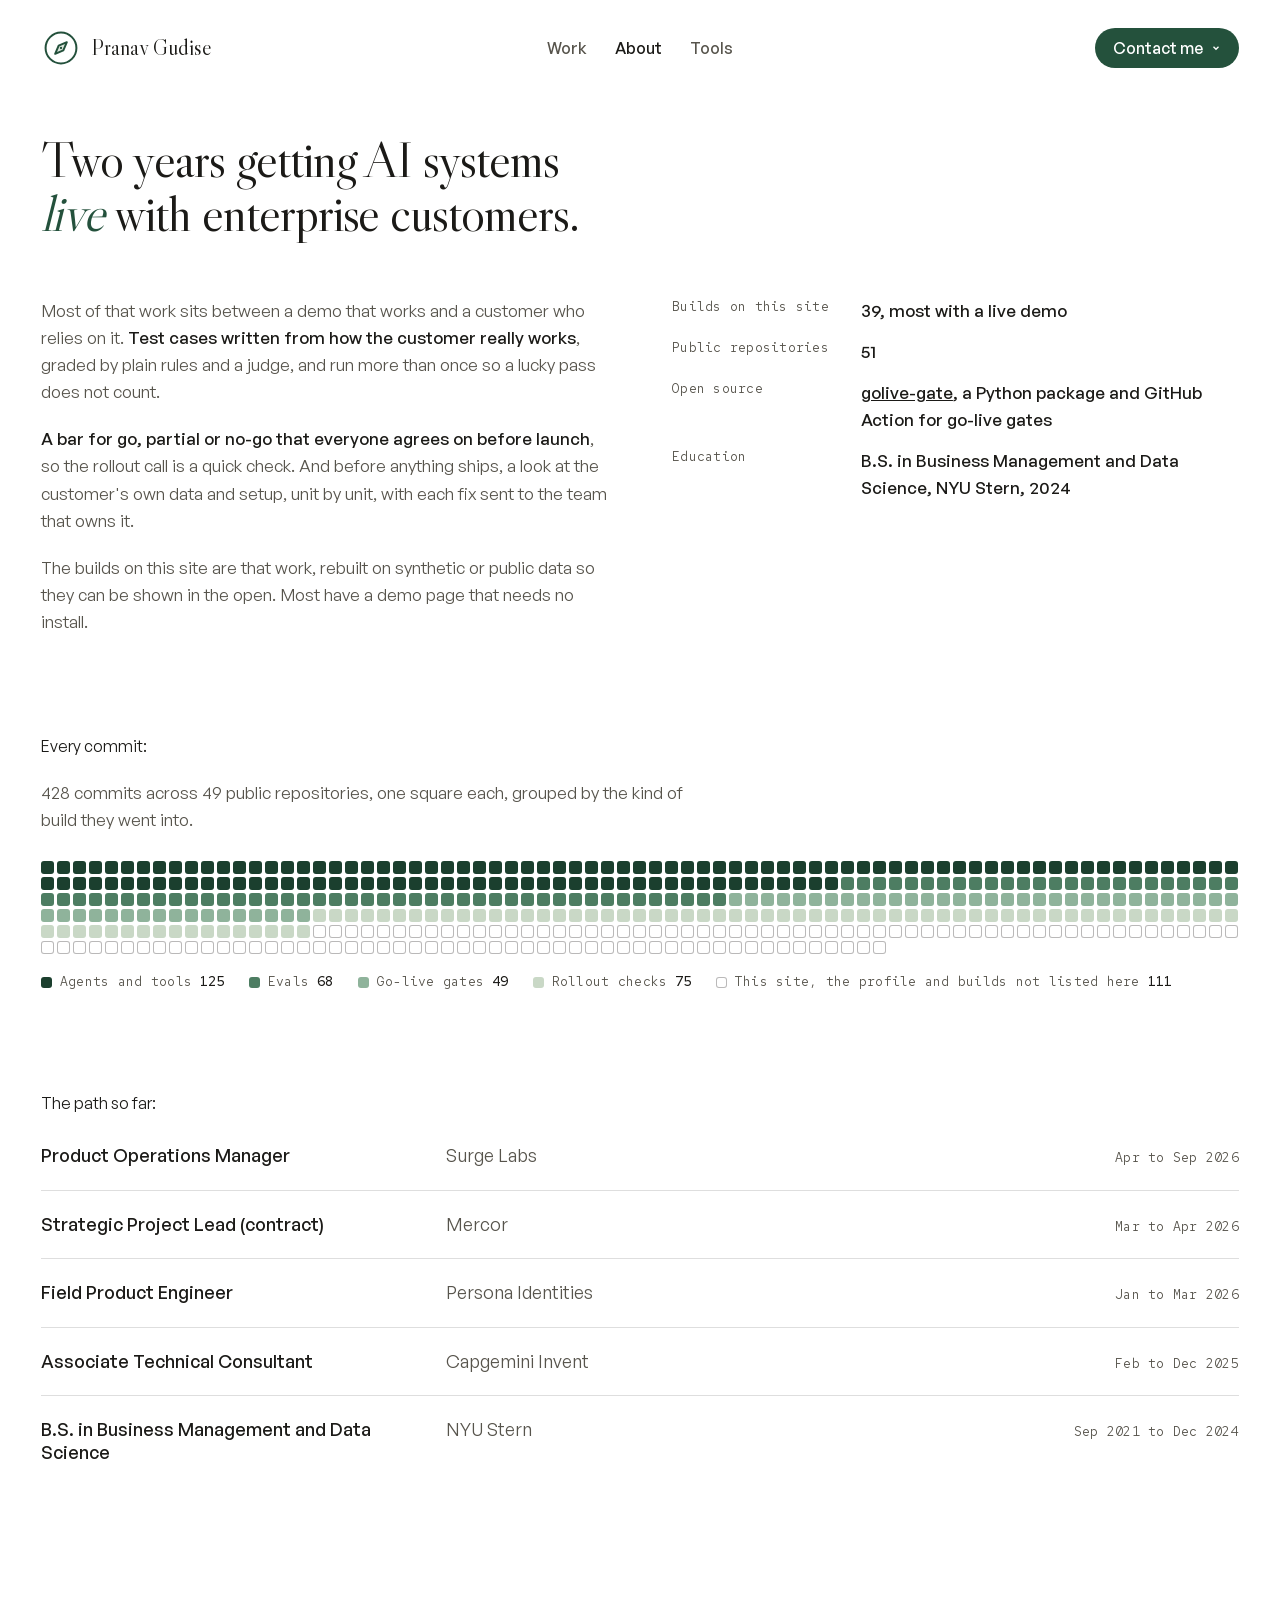
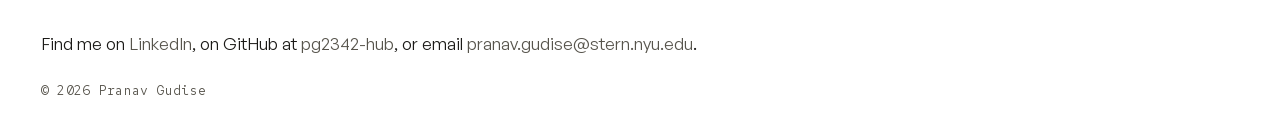
==== about/index.html @ 9851760d "Redesign the site: a two-screen homepage with a go-live gate hero and a hover list of selected build" ====
<!doctype html>
<html lang="en">

<head>
<meta charset="utf-8">
<meta name="viewport" content="width=device-width, initial-scale=1, viewport-fit=cover">
<title>About Pranav Gudise</title>
<meta name="description" content="Pranav Gudise gets AI agents live with enterprise customers: evals, go-live gates and rollout checks.">
<link rel="canonical" href="https://pranavgudise.dev/about/">
<link rel="icon" href="../favicon.svg" type="image/svg+xml">
<meta name="theme-color" content="#ffffff">
<!-- fonts -->
<link rel="preload" href="../fonts/libre-caslon-display-400-latin.woff2" as="font" type="font/woff2" crossorigin>
<link rel="stylesheet" href="../fonts/fonts.css">
<style>
/* General Sans, ITF Free Font License (fontshare.com): official files, unmodified, self-hosted */
@font-face { font-family: "General Sans"; src: url("../fonts/general-sans-400.woff2") format("woff2"); font-weight: 400; font-style: normal; font-display: swap; }
@font-face { font-family: "General Sans"; src: url("../fonts/general-sans-500.woff2") format("woff2"); font-weight: 500; font-style: normal; font-display: swap; }
@font-face { font-family: "General Sans"; src: url("../fonts/general-sans-600.woff2") format("woff2"); font-weight: 600; font-style: normal; font-display: swap; }
</style>
<script>try{if(sessionStorage.getItem("sw")==="1"){document.documentElement.classList.add("sw-arrive");sessionStorage.removeItem("sw")}}catch(e){}</script>
<link rel="stylesheet" href="../site.css">
<link rel="stylesheet" href="../site2.css">

</head>
<body>
<a class="skip" href="#main">Skip to content</a>
<header class="top">
  <div class="wrap">
    <a class="brand" href="../"><svg class="mark" viewBox="0 0 24 24" aria-hidden="true"><circle cx="12" cy="12" r="9.25"/><g class="mark__needle"><path class="mark__fill" d="M15.5 8.5 L 13.4 13.4 L 8.5 15.5 L 10.6 10.6 Z"/></g><circle class="mark__pin" cx="12" cy="12" r=".7"/></svg><span class="brand__name">Pranav Gudise</span></a>
    <nav class="nav" aria-label="Pages"><a href="../builds/">Work</a><a href="../about/" aria-current="page">About</a><a href="../tools/">Tools</a></nav>
    <div class="top__end">
    <div class="contact" id="contact-menu-wrap"><button class="pill contact__btn" type="button" aria-expanded="false" aria-controls="contact-menu">Contact me <svg viewBox="0 0 12 12" aria-hidden="true"><path d="M3 4.5 6 7.5 9 4.5"/></svg></button><div class="contact__menu" id="contact-menu"><div class="contact__list"><a href="https://www.linkedin.com/in/pranav-gudise/">LinkedIn <span>Message me</span></a><a href="../pranav-gudise-cv.pdf">CV <span>PDF</span></a></div></div></div>
    </div>
  </div>
</header>
<main id="main">
  <section class="ab">
    <div class="wrap">
      <h1 class="ab__lead">Two years getting AI systems <em>live</em> with enterprise customers.</h1>
      <div class="ab__cols">
        <div class="ab__text">
          <p>Most of that work sits between a demo that works and a customer who relies on it. <b>Test cases written from how the customer really works</b>, graded by plain rules and a judge, and run more than once so a lucky pass does not count.</p>
          <p><b>A bar for go, partial or no-go that everyone agrees on before launch</b>, so the rollout call is a quick check. And before anything ships, a look at the customer's own data and setup, unit by unit, with each fix sent to the team that owns it.</p>
          <p>The builds on this site are that work, rebuilt on synthetic or public data so they can be shown in the open. Most have a demo page that needs no install.</p>
        </div>
        <dl class="facts">
          <dt>Builds on this site</dt><dd><span data-count="total">39</span>, most with a live demo</dd>
          <dt>Public repositories</dt><dd>51</dd>
          <dt>Open source</dt><dd><a href="../tools/">golive-gate</a>, a Python package and GitHub Action for go-live gates</dd>
          <dt>Education</dt><dd>B.S. in Business Management and Data Science, NYU Stern, 2024</dd>
        </dl>
      </div>
      <div class="commits" aria-labelledby="cm-h">
        <h2 class="label" id="cm-h">Every commit</h2>
        <p class="commits__intro">428 commits across 49 public repositories, one square each, grouped by the kind of build they went into.</p>
        <div class="wall" role="img" aria-label="428 commits: Agents and tools 125, Evals 68, Go-live gates 49, Rollout checks 75, This site, the profile and builds not listed here 111."><i data-k="agents" title="Visual Context Extractor"></i><i data-k="agents" title="Visual Context Extractor"></i><i data-k="agents" title="Visual Context Extractor"></i><i data-k="agents" title="Visual Context Extractor"></i><i data-k="agents" title="Visual Context Extractor"></i><i data-k="agents" title="Visual Context Extractor"></i><i data-k="agents" title="Visual Context Extractor"></i><i data-k="agents" title="Visual Context Extractor"></i><i data-k="agents" title="Visual Context Extractor"></i><i data-k="agents" title="Visual Context Extractor"></i><i data-k="agents" title="Visual Context Extractor"></i><i data-k="agents" title="Visual Context Extractor"></i><i data-k="agents" title="Visual Context Extractor"></i><i data-k="agents" title="Visual Context Extractor"></i><i data-k="agents" title="Visual Context Extractor"></i><i data-k="agents" title="Visual Context Extractor"></i><i data-k="agents" title="Visual Context Extractor"></i><i data-k="agents" title="Visual Context Extractor"></i><i data-k="agents" title="Visual Context Extractor"></i><i data-k="agents" title="Visual Context Extractor"></i><i data-k="agents" title="Visual Context Extractor"></i><i data-k="agents" title="Visual Context Extractor"></i><i data-k="agents" title="Visual Context Extractor"></i><i data-k="agents" title="Visual Context Extractor"></i><i data-k="agents" title="Visual Context Extractor"></i><i data-k="agents" title="Visual Context Extractor"></i><i data-k="agents" title="Visual Context Extractor"></i><i data-k="agents" title="Visual Context Extractor"></i><i data-k="agents" title="Visual Context Extractor"></i><i data-k="agents" title="Visual Context Extractor"></i><i data-k="agents" title="Visual Context Extractor"></i><i data-k="agents" title="Freight appointment agent"></i><i data-k="agents" title="Freight appointment agent"></i><i data-k="agents" title="Freight appointment agent"></i><i data-k="agents" title="Freight appointment agent"></i><i data-k="agents" title="Freight appointment agent"></i><i data-k="agents" title="Freight appointment agent"></i><i data-k="agents" title="Freight appointment agent"></i><i data-k="agents" title="Freight appointment agent"></i><i data-k="agents" title="Freight appointment agent"></i><i data-k="agents" title="Freight appointment agent"></i><i data-k="agents" title="Freight appointment agent"></i><i data-k="agents" title="Freight appointment agent"></i><i data-k="agents" title="Freight appointment agent"></i><i data-k="agents" title="Freight appointment agent"></i><i data-k="agents" title="Freight appointment agent"></i><i data-k="agents" title="Freight appointment agent"></i><i data-k="agents" title="Freight appointment agent"></i><i data-k="agents" title="Freight appointment agent"></i><i data-k="agents" title="Freight appointment agent"></i><i data-k="agents" title="Clinic voice agent"></i><i data-k="agents" title="Clinic voice agent"></i><i data-k="agents" title="Clinic voice agent"></i><i data-k="agents" title="Clinic voice agent"></i><i data-k="agents" title="Clinic voice agent"></i><i data-k="agents" title="Clinic voice agent"></i><i data-k="agents" title="Clinic voice agent"></i><i data-k="agents" title="Clinic voice agent"></i><i data-k="agents" title="Clinic voice agent"></i><i data-k="agents" title="Clinic voice agent"></i><i data-k="agents" title="Clinic voice agent"></i><i data-k="agents" title="Clinic voice agent"></i><i data-k="agents" title="Clinic voice agent"></i><i data-k="agents" title="Clinic voice agent"></i><i data-k="agents" title="Clinic voice agent"></i><i data-k="agents" title="Clinic voice agent"></i><i data-k="agents" title="Watchlist hit reviewer"></i><i data-k="agents" title="Watchlist hit reviewer"></i><i data-k="agents" title="Watchlist hit reviewer"></i><i data-k="agents" title="Watchlist hit reviewer"></i><i data-k="agents" title="Watchlist hit reviewer"></i><i data-k="agents" title="Watchlist hit reviewer"></i><i data-k="agents" title="Watchlist hit reviewer"></i><i data-k="agents" title="Watchlist hit reviewer"></i><i data-k="agents" title="Watchlist hit reviewer"></i><i data-k="agents" title="Watchlist hit reviewer"></i><i data-k="agents" title="Watchlist hit reviewer"></i><i data-k="agents" title="Watchlist hit reviewer"></i><i data-k="agents" title="Watchlist hit reviewer"></i><i data-k="agents" title="Order intake agent"></i><i data-k="agents" title="Order intake agent"></i><i data-k="agents" title="Order intake agent"></i><i data-k="agents" title="Order intake agent"></i><i data-k="agents" title="Order intake agent"></i><i data-k="agents" title="Order intake agent"></i><i data-k="agents" title="Order intake agent"></i><i data-k="agents" title="Order intake agent"></i><i data-k="agents" title="Order intake agent"></i><i data-k="agents" title="Order intake agent"></i><i data-k="agents" title="Order intake agent"></i><i data-k="agents" title="Order intake agent"></i><i data-k="agents" title="Page change agent"></i><i data-k="agents" title="Page change agent"></i><i data-k="agents" title="Page change agent"></i><i data-k="agents" title="Page change agent"></i><i data-k="agents" title="Page change agent"></i><i data-k="agents" title="Page change agent"></i><i data-k="agents" title="Page change agent"></i><i data-k="agents" title="Page change agent"></i><i data-k="agents" title="Page change agent"></i><i data-k="agents" title="Page change agent"></i><i data-k="agents" title="Page change agent"></i><i data-k="agents" title="Lease issues list"></i><i data-k="agents" title="Lease issues list"></i><i data-k="agents" title="Lease issues list"></i><i data-k="agents" title="Lease issues list"></i><i data-k="agents" title="Lease issues list"></i><i data-k="agents" title="Lease issues list"></i><i data-k="agents" title="Lease issues list"></i><i data-k="agents" title="Lease issues list"></i><i data-k="agents" title="Lease issues list"></i><i data-k="agents" title="Lease issues list"></i><i data-k="agents" title="Lease issues list"></i><i data-k="agents" title="Prompt to quote"></i><i data-k="agents" title="Prompt to quote"></i><i data-k="agents" title="Prompt to quote"></i><i data-k="agents" title="Prompt to quote"></i><i data-k="agents" title="Prompt to quote"></i><i data-k="agents" title="Prompt to quote"></i><i data-k="agents" title="Text reorder agent"></i><i data-k="agents" title="Text reorder agent"></i><i data-k="agents" title="Text reorder agent"></i><i data-k="agents" title="Text reorder agent"></i><i data-k="agents" title="Text reorder agent"></i><i data-k="agents" title="Intake to PO agent"></i><i data-k="evals" title="Complaint signal detector"></i><i data-k="evals" title="Complaint signal detector"></i><i data-k="evals" title="Complaint signal detector"></i><i data-k="evals" title="Complaint signal detector"></i><i data-k="evals" title="Complaint signal detector"></i><i data-k="evals" title="Complaint signal detector"></i><i data-k="evals" title="Complaint signal detector"></i><i data-k="evals" title="Complaint signal detector"></i><i data-k="evals" title="Complaint signal detector"></i><i data-k="evals" title="Complaint signal detector"></i><i data-k="evals" title="Complaint signal detector"></i><i data-k="evals" title="Complaint signal detector"></i><i data-k="evals" title="Complaint signal detector"></i><i data-k="evals" title="Complaint signal detector"></i><i data-k="evals" title="Complaint signal detector"></i><i data-k="evals" title="Notice simulator"></i><i data-k="evals" title="Notice simulator"></i><i data-k="evals" title="Notice simulator"></i><i data-k="evals" title="Notice simulator"></i><i data-k="evals" title="Notice simulator"></i><i data-k="evals" title="Notice simulator"></i><i data-k="evals" title="Notice simulator"></i><i data-k="evals" title="Notice simulator"></i><i data-k="evals" title="Notice simulator"></i><i data-k="evals" title="Attack path readout"></i><i data-k="evals" title="Attack path readout"></i><i data-k="evals" title="Attack path readout"></i><i data-k="evals" title="Attack path readout"></i><i data-k="evals" title="Attack path readout"></i><i data-k="evals" title="Attack path readout"></i><i data-k="evals" title="Attack path readout"></i><i data-k="evals" title="Attack path readout"></i><i data-k="evals" title="Voice agent bake-off"></i><i data-k="evals" title="Voice agent bake-off"></i><i data-k="evals" title="Voice agent bake-off"></i><i data-k="evals" title="Voice agent bake-off"></i><i data-k="evals" title="Voice agent bake-off"></i><i data-k="evals" title="Voice agent bake-off"></i><i data-k="evals" title="Contract memory harness"></i><i data-k="evals" title="Contract memory harness"></i><i data-k="evals" title="Contract memory harness"></i><i data-k="evals" title="Contract memory harness"></i><i data-k="evals" title="Contract memory harness"></i><i data-k="evals" title="Contract memory harness"></i><i data-k="evals" title="Agent cold-start study"></i><i data-k="evals" title="Agent cold-start study"></i><i data-k="evals" title="Agent cold-start study"></i><i data-k="evals" title="Agent cold-start study"></i><i data-k="evals" title="Agent cold-start study"></i><i data-k="evals" title="Ticket routing eval"></i><i data-k="evals" title="Ticket routing eval"></i><i data-k="evals" title="Ticket routing eval"></i><i data-k="evals" title="Ticket routing eval"></i><i data-k="evals" title="Ticket routing eval"></i><i data-k="evals" title="Appointment agent eval"></i><i data-k="evals" title="Appointment agent eval"></i><i data-k="evals" title="Appointment agent eval"></i><i data-k="evals" title="Appointment agent eval"></i><i data-k="evals" title="Appointment agent eval"></i><i data-k="evals" title="Booking eval harness"></i><i data-k="evals" title="Booking eval harness"></i><i data-k="evals" title="Booking eval harness"></i><i data-k="evals" title="Booking eval harness"></i><i data-k="evals" title="Booking eval harness"></i><i data-k="evals" title="Home sale file pre-review"></i><i data-k="evals" title="Home sale file pre-review"></i><i data-k="evals" title="Sales coach moment test"></i><i data-k="evals" title="Sales coach moment test"></i><i data-k="go-live-gates" title="golive-gate"></i><i data-k="go-live-gates" title="golive-gate"></i><i data-k="go-live-gates" title="golive-gate"></i><i data-k="go-live-gates" title="golive-gate"></i><i data-k="go-live-gates" title="golive-gate"></i><i data-k="go-live-gates" title="golive-gate"></i><i data-k="go-live-gates" title="golive-gate"></i><i data-k="go-live-gates" title="golive-gate"></i><i data-k="go-live-gates" title="golive-gate"></i><i data-k="go-live-gates" title="golive-gate"></i><i data-k="go-live-gates" title="golive-gate"></i><i data-k="go-live-gates" title="golive-gate"></i><i data-k="go-live-gates" title="golive-gate"></i><i data-k="go-live-gates" title="golive-gate"></i><i data-k="go-live-gates" title="golive-gate"></i><i data-k="go-live-gates" title="golive-gate"></i><i data-k="go-live-gates" title="Sourced memo gate"></i><i data-k="go-live-gates" title="Sourced memo gate"></i><i data-k="go-live-gates" title="Sourced memo gate"></i><i data-k="go-live-gates" title="Sourced memo gate"></i><i data-k="go-live-gates" title="Sourced memo gate"></i><i data-k="go-live-gates" title="Sourced memo gate"></i><i data-k="go-live-gates" title="Sourced memo gate"></i><i data-k="go-live-gates" title="Sourced memo gate"></i><i data-k="go-live-gates" title="Sourced memo gate"></i><i data-k="go-live-gates" title="Sourced memo gate"></i><i data-k="go-live-gates" title="Sourced memo gate"></i><i data-k="go-live-gates" title="Sourced memo gate"></i><i data-k="go-live-gates" title="Sourced memo gate"></i><i data-k="go-live-gates" title="Sourced memo gate"></i><i data-k="go-live-gates" title="Sourced memo gate"></i><i data-k="go-live-gates" title="Outbound auto-send gate"></i><i data-k="go-live-gates" title="Outbound auto-send gate"></i><i data-k="go-live-gates" title="Outbound auto-send gate"></i><i data-k="go-live-gates" title="Outbound auto-send gate"></i><i data-k="go-live-gates" title="Outbound auto-send gate"></i><i data-k="go-live-gates" title="Outbound auto-send gate"></i><i data-k="go-live-gates" title="Outbound auto-send gate"></i><i data-k="go-live-gates" title="Outbound auto-send gate"></i><i data-k="go-live-gates" title="Outbound auto-send gate"></i><i data-k="go-live-gates" title="Outbound auto-send gate"></i><i data-k="go-live-gates" title="Front desk call gate"></i><i data-k="go-live-gates" title="Front desk call gate"></i><i data-k="go-live-gates" title="Front desk call gate"></i><i data-k="go-live-gates" title="Front desk call gate"></i><i data-k="go-live-gates" title="Front desk call gate"></i><i data-k="go-live-gates" title="Front desk call gate"></i><i data-k="go-live-gates" title="Front desk call gate"></i><i data-k="go-live-gates" title="Front desk call gate"></i><i data-k="rollout-readiness" title="Robot cabling gate"></i><i data-k="rollout-readiness" title="Robot cabling gate"></i><i data-k="rollout-readiness" title="Robot cabling gate"></i><i data-k="rollout-readiness" title="Robot cabling gate"></i><i data-k="rollout-readiness" title="Robot cabling gate"></i><i data-k="rollout-readiness" title="Robot cabling gate"></i><i data-k="rollout-readiness" title="Robot cabling gate"></i><i data-k="rollout-readiness" title="Robot cabling gate"></i><i data-k="rollout-readiness" title="Robot cabling gate"></i><i data-k="rollout-readiness" title="Robot cabling gate"></i><i data-k="rollout-readiness" title="Migration cutover gate"></i><i data-k="rollout-readiness" title="Migration cutover gate"></i><i data-k="rollout-readiness" title="Migration cutover gate"></i><i data-k="rollout-readiness" title="Migration cutover gate"></i><i data-k="rollout-readiness" title="Migration cutover gate"></i><i data-k="rollout-readiness" title="Migration cutover gate"></i><i data-k="rollout-readiness" title="Migration cutover gate"></i><i data-k="rollout-readiness" title="Migration cutover gate"></i><i data-k="rollout-readiness" title="Migration cutover gate"></i><i data-k="rollout-readiness" title="Partner deliverable QA"></i><i data-k="rollout-readiness" title="Partner deliverable QA"></i><i data-k="rollout-readiness" title="Partner deliverable QA"></i><i data-k="rollout-readiness" title="Partner deliverable QA"></i><i data-k="rollout-readiness" title="Partner deliverable QA"></i><i data-k="rollout-readiness" title="Partner deliverable QA"></i><i data-k="rollout-readiness" title="Carrier sourcing scorecard"></i><i data-k="rollout-readiness" title="Carrier sourcing scorecard"></i><i data-k="rollout-readiness" title="Carrier sourcing scorecard"></i><i data-k="rollout-readiness" title="Carrier sourcing scorecard"></i><i data-k="rollout-readiness" title="Carrier sourcing scorecard"></i><i data-k="rollout-readiness" title="Carrier sourcing scorecard"></i><i data-k="rollout-readiness" title="Go-live readiness check"></i><i data-k="rollout-readiness" title="Go-live readiness check"></i><i data-k="rollout-readiness" title="Go-live readiness check"></i><i data-k="rollout-readiness" title="Go-live readiness check"></i><i data-k="rollout-readiness" title="Go-live readiness check"></i><i data-k="rollout-readiness" title="Go-live readiness check"></i><i data-k="rollout-readiness" title="Contract obligation tracker"></i><i data-k="rollout-readiness" title="Contract obligation tracker"></i><i data-k="rollout-readiness" title="Contract obligation tracker"></i><i data-k="rollout-readiness" title="Contract obligation tracker"></i><i data-k="rollout-readiness" title="Contract obligation tracker"></i><i data-k="rollout-readiness" title="Interview stall monitor"></i><i data-k="rollout-readiness" title="Interview stall monitor"></i><i data-k="rollout-readiness" title="Interview stall monitor"></i><i data-k="rollout-readiness" title="Interview stall monitor"></i><i data-k="rollout-readiness" title="Interview stall monitor"></i><i data-k="rollout-readiness" title="Capital account tie-out"></i><i data-k="rollout-readiness" title="Capital account tie-out"></i><i data-k="rollout-readiness" title="Capital account tie-out"></i><i data-k="rollout-readiness" title="Capital account tie-out"></i><i data-k="rollout-readiness" title="Capital account tie-out"></i><i data-k="rollout-readiness" title="Margin bridge tie-out"></i><i data-k="rollout-readiness" title="Margin bridge tie-out"></i><i data-k="rollout-readiness" title="Margin bridge tie-out"></i><i data-k="rollout-readiness" title="Margin bridge tie-out"></i><i data-k="rollout-readiness" title="Margin bridge tie-out"></i><i data-k="rollout-readiness" title="API integration checker"></i><i data-k="rollout-readiness" title="API integration checker"></i><i data-k="rollout-readiness" title="API integration checker"></i><i data-k="rollout-readiness" title="API integration checker"></i><i data-k="rollout-readiness" title="Sales tax return checks"></i><i data-k="rollout-readiness" title="Sales tax return checks"></i><i data-k="rollout-readiness" title="Sales tax return checks"></i><i data-k="rollout-readiness" title="Sales tax return checks"></i><i data-k="rollout-readiness" title="AP auto-forward gate"></i><i data-k="rollout-readiness" title="AP auto-forward gate"></i><i data-k="rollout-readiness" title="AP auto-forward gate"></i><i data-k="rollout-readiness" title="AP auto-forward gate"></i><i data-k="rollout-readiness" title="Carrier onboarding checks"></i><i data-k="rollout-readiness" title="Carrier onboarding checks"></i><i data-k="rollout-readiness" title="Carrier onboarding checks"></i><i data-k="rollout-readiness" title="Scenario coverage map"></i><i data-k="rollout-readiness" title="Scenario coverage map"></i><i data-k="rollout-readiness" title="Scenario coverage map"></i><i data-k="other" title="pg2342-hub.github.io"></i><i data-k="other" title="pg2342-hub.github.io"></i><i data-k="other" title="pg2342-hub.github.io"></i><i data-k="other" title="pg2342-hub.github.io"></i><i data-k="other" title="pg2342-hub.github.io"></i><i data-k="other" title="pg2342-hub.github.io"></i><i data-k="other" title="pg2342-hub.github.io"></i><i data-k="other" title="pg2342-hub.github.io"></i><i data-k="other" title="pg2342-hub.github.io"></i><i data-k="other" title="pg2342-hub.github.io"></i><i data-k="other" title="pg2342-hub.github.io"></i><i data-k="other" title="pg2342-hub.github.io"></i><i data-k="other" title="pg2342-hub.github.io"></i><i data-k="other" title="pg2342-hub.github.io"></i><i data-k="other" title="pg2342-hub.github.io"></i><i data-k="other" title="pg2342-hub.github.io"></i><i data-k="other" title="pg2342-hub.github.io"></i><i data-k="other" title="pg2342-hub.github.io"></i><i data-k="other" title="pg2342-hub.github.io"></i><i data-k="other" title="pg2342-hub.github.io"></i><i data-k="other" title="pg2342-hub.github.io"></i><i data-k="other" title="pg2342-hub.github.io"></i><i data-k="other" title="pg2342-hub.github.io"></i><i data-k="other" title="pg2342-hub.github.io"></i><i data-k="other" title="pg2342-hub.github.io"></i><i data-k="other" title="pg2342-hub.github.io"></i><i data-k="other" title="pg2342-hub.github.io"></i><i data-k="other" title="pg2342-hub.github.io"></i><i data-k="other" title="pg2342-hub.github.io"></i><i data-k="other" title="pg2342-hub.github.io"></i><i data-k="other" title="pg2342-hub.github.io"></i><i data-k="other" title="pg2342-hub.github.io"></i><i data-k="other" title="pg2342-hub.github.io"></i><i data-k="other" title="pg2342-hub.github.io"></i><i data-k="other" title="pg2342-hub.github.io"></i><i data-k="other" title="pg2342-hub.github.io"></i><i data-k="other" title="pg2342-hub"></i><i data-k="other" title="pg2342-hub"></i><i data-k="other" title="pg2342-hub"></i><i data-k="other" title="pg2342-hub"></i><i data-k="other" title="pg2342-hub"></i><i data-k="other" title="pg2342-hub"></i><i data-k="other" title="pg2342-hub"></i><i data-k="other" title="pg2342-hub"></i><i data-k="other" title="pg2342-hub"></i><i data-k="other" title="pg2342-hub"></i><i data-k="other" title="pg2342-hub"></i><i data-k="other" title="pg2342-hub"></i><i data-k="other" title="pg2342-hub"></i><i data-k="other" title="pg2342-hub"></i><i data-k="other" title="pg2342-hub"></i><i data-k="other" title="pg2342-hub"></i><i data-k="other" title="pg2342-hub"></i><i data-k="other" title="pg2342-hub"></i><i data-k="other" title="pg2342-hub"></i><i data-k="other" title="pg2342-hub"></i><i data-k="other" title="pg2342-hub"></i><i data-k="other" title="pg2342-hub"></i><i data-k="other" title="pg2342-hub"></i><i data-k="other" title="pg2342-hub"></i><i data-k="other" title="pg2342-hub"></i><i data-k="other" title="pg2342-hub"></i><i data-k="other" title="pg2342-hub"></i><i data-k="other" title="pg2342-hub"></i><i data-k="other" title="pg2342-hub"></i><i data-k="other" title="pg2342-hub"></i><i data-k="other" title="pg2342-hub"></i><i data-k="other" title="pg2342-hub"></i><i data-k="other" title="pg2342-hub"></i><i data-k="other" title="pg2342-hub"></i><i data-k="other" title="prebill-chart-check"></i><i data-k="other" title="prebill-chart-check"></i><i data-k="other" title="prebill-chart-check"></i><i data-k="other" title="prebill-chart-check"></i><i data-k="other" title="prebill-chart-check"></i><i data-k="other" title="prebill-chart-check"></i><i data-k="other" title="prebill-chart-check"></i><i data-k="other" title="prebill-chart-check"></i><i data-k="other" title="prebill-chart-check"></i><i data-k="other" title="prebill-chart-check"></i><i data-k="other" title="prebill-chart-check"></i><i data-k="other" title="evidence-tracer"></i><i data-k="other" title="evidence-tracer"></i><i data-k="other" title="evidence-tracer"></i><i data-k="other" title="evidence-tracer"></i><i data-k="other" title="evidence-tracer"></i><i data-k="other" title="evidence-tracer"></i><i data-k="other" title="evidence-tracer"></i><i data-k="other" title="evidence-tracer"></i><i data-k="other" title="evidence-tracer"></i><i data-k="other" title="routing-account-review"></i><i data-k="other" title="routing-account-review"></i><i data-k="other" title="routing-account-review"></i><i data-k="other" title="routing-account-review"></i><i data-k="other" title="routing-account-review"></i><i data-k="other" title="routing-account-review"></i><i data-k="other" title="routing-account-review"></i><i data-k="other" title="practice-golive-kit"></i><i data-k="other" title="practice-golive-kit"></i><i data-k="other" title="practice-golive-kit"></i><i data-k="other" title="practice-golive-kit"></i><i data-k="other" title="restaurant-onboarding-monitor"></i><i data-k="other" title="restaurant-onboarding-monitor"></i><i data-k="other" title="restaurant-onboarding-monitor"></i><i data-k="other" title="vapi-to-phonic"></i><i data-k="other" title="vapi-to-phonic"></i><i data-k="other" title="vapi-to-phonic"></i><i data-k="other" title="service-desk-gap-finder"></i><i data-k="other" title="service-desk-gap-finder"></i><i data-k="other" title="variance-commentary-gate"></i><i data-k="other" title="variance-commentary-gate"></i></div>
        <p class="wall__key mono"><span><i data-k="agents"></i>Agents and tools <b>125</b></span><span><i data-k="evals"></i>Evals <b>68</b></span><span><i data-k="go-live-gates"></i>Go-live gates <b>49</b></span><span><i data-k="rollout-readiness"></i>Rollout checks <b>75</b></span><span><i data-k="other"></i>This site, the profile and builds not listed here <b>111</b></span></p>
      </div>
      <div class="ab__path">
        <h2 class="label">The path so far</h2>
        <ul class="roles">
        <li><span>Product Operations Manager</span><span>Surge Labs</span><span>Apr to Sep 2026</span></li>
        <li><span>Strategic Project Lead (contract)</span><span>Mercor</span><span>Mar to Apr 2026</span></li>
        <li><span>Field Product Engineer</span><span>Persona Identities</span><span>Jan to Mar 2026</span></li>
        <li><span>Associate Technical Consultant</span><span>Capgemini Invent</span><span>Feb to Dec 2025</span></li>
        <li><span>B.S. in Business Management and Data Science</span><span>NYU Stern</span><span>Sep 2021 to Dec 2024</span></li>
      </ul>
      </div>
    </div>
  </section>
  <section class="close" id="contact" aria-label="Contact">
    <div class="wrap">
      <p class="findme">Find me on <a href="https://www.linkedin.com/in/pranav-gudise/">LinkedIn</a>, on GitHub at <a href="https://github.com/pg2342-hub">pg2342-hub</a>, or email <a href="mailto:pranav.gudise@stern.nyu.edu">pranav.gudise@stern.nyu.edu</a>.</p>
      <div class="foot"><span class="foot__c">&copy; 2026 Pranav Gudise</span><a class="fm" id="fm" href="https://www.last.fm/" hidden><span class="fm__art"><svg viewBox="0 0 32 32" aria-hidden="true"><circle cx="16" cy="16" r="15" fill="#1b1a17"/><circle cx="16" cy="16" r="10.5" fill="none" stroke="#3a3833" stroke-width=".8"/><circle cx="16" cy="16" r="7" fill="none" stroke="#3a3833" stroke-width=".8"/><circle cx="16" cy="16" r="4.2" fill="#dce6dc"/><circle cx="16" cy="16" r="1" fill="#1b1a17"/></svg></span><span class="fm__txt"><b></b><span></span></span></a></div>
    </div>
  </section>
</main>
<script src="../work/index.js"></script>
<script src="../site.js" defer></script>
</body>
</html>
---- fonts/fonts.css ----
/* Libre Caslon Display and Red Hat Mono: SIL Open Font License, from Google Fonts */
@font-face {
  font-family: "Red Hat Mono";
  font-style: normal;
  font-weight: 400;
  font-display: swap;
  src: url("red-hat-mono-latin-ext.woff2") format("woff2");
  unicode-range: U+0100-02BA, U+02BD-02C5, U+02C7-02CC, U+02CE-02D7, U+02DD-02FF, U+0304, U+0308, U+0329, U+1D00-1DBF, U+1E00-1E9F, U+1EF2-1EFF, U+2020, U+20A0-20AB, U+20AD-20C4, U+2113, U+2C60-2C7F, U+A720-A7FF;
}
@font-face {
  font-family: "Red Hat Mono";
  font-style: normal;
  font-weight: 400;
  font-display: swap;
  src: url("red-hat-mono-latin.woff2") format("woff2");
  unicode-range: U+0000-00FF, U+0131, U+0152-0153, U+02BB-02BC, U+02C6, U+02DA, U+02DC, U+0304, U+0308, U+0329, U+2000-206F, U+20AC, U+2122, U+2191, U+2193, U+2212, U+2215, U+FEFF, U+FFFD;
}
@font-face {
  font-family: "Red Hat Mono";
  font-style: normal;
  font-weight: 500;
  font-display: swap;
  src: url("red-hat-mono-latin-ext.woff2") format("woff2");
  unicode-range: U+0100-02BA, U+02BD-02C5, U+02C7-02CC, U+02CE-02D7, U+02DD-02FF, U+0304, U+0308, U+0329, U+1D00-1DBF, U+1E00-1E9F, U+1EF2-1EFF, U+2020, U+20A0-20AB, U+20AD-20C4, U+2113, U+2C60-2C7F, U+A720-A7FF;
}
@font-face {
  font-family: "Red Hat Mono";
  font-style: normal;
  font-weight: 500;
  font-display: swap;
  src: url("red-hat-mono-latin.woff2") format("woff2");
  unicode-range: U+0000-00FF, U+0131, U+0152-0153, U+02BB-02BC, U+02C6, U+02DA, U+02DC, U+0304, U+0308, U+0329, U+2000-206F, U+20AC, U+2122, U+2191, U+2193, U+2212, U+2215, U+FEFF, U+FFFD;
}
@font-face {
  font-family: "Libre Caslon Display";
  font-style: normal;
  font-weight: 400;
  font-display: swap;
  src: url("libre-caslon-display-400-latin-ext.woff2") format("woff2");
  unicode-range: U+0100-02BA, U+02BD-02C5, U+02C7-02CC, U+02CE-02D7, U+02DD-02FF, U+0304, U+0308, U+0329, U+1D00-1DBF, U+1E00-1E9F, U+1EF2-1EFF, U+2020, U+20A0-20AB, U+20AD-20C4, U+2113, U+2C60-2C7F, U+A720-A7FF;
}
@font-face {
  font-family: "Libre Caslon Display";
  font-style: normal;
  font-weight: 400;
  font-display: swap;
  src: url("libre-caslon-display-400-latin.woff2") format("woff2");
  unicode-range: U+0000-00FF, U+0131, U+0152-0153, U+02BB-02BC, U+02C6, U+02DA, U+02DC, U+0304, U+0308, U+0329, U+2000-206F, U+20AC, U+2122, U+2191, U+2193, U+2212, U+2215, U+FEFF, U+FFFD;
}
---- site.css ----
/* Layout borrows bradleyziffer.com (2026-11-23); colours and type are Pranav's own: white page, evergreen accent, Libre Caslon Display, General Sans, Red Hat Mono. */
:root {
  --paper: #ffffff;
  --ink: #1b1a17;
  --ink-2: #57544c;
  --rule: rgb(27 26 23 / .14);
  --accent: #24513c;
  --accent-deep: #1b3f2e;
  --accent-wash: #dce6dc;
  --tint-1: #c9d8c6;
  --tint-2: #d6dcc4;
  --tint-3: #bfd2c3;
  --serif: "Libre Caslon Display", Georgia, serif;
  --sans: "General Sans", "Helvetica Neue", Arial, sans-serif;
  --mono: "Red Hat Mono", ui-monospace, Menlo, monospace;
  --wrap: min(1248px, calc(100% - 64px));
  --ease: cubic-bezier(.16, 1, .3, 1);
}
*, *::before, *::after { box-sizing: border-box; }
html { -webkit-text-size-adjust: 100%; scroll-behavior: smooth; }
@media (prefers-reduced-motion: reduce) { html { scroll-behavior: auto; } }
body { margin: 0; background: var(--paper); color: var(--ink); font: 400 17px/1.6 var(--sans); text-rendering: optimizeLegibility; }
::selection { background: var(--accent-wash); color: var(--ink); }
a { color: inherit; }
:focus-visible { outline: 2px solid var(--accent); outline-offset: 3px; border-radius: 6px; }
img { display: block; max-width: 100%; height: auto; }
h1, h2, h3 { font-family: var(--serif); font-weight: 400; margin: 0; }
p { margin: 0; }
.wrap { width: var(--wrap); margin-inline: auto; }
.mono { font-family: var(--mono); font-size: 13px; letter-spacing: .02em; }
.nb { white-space: nowrap; }
.skip { position: absolute; left: 12px; top: -64px; z-index: 30; background: var(--ink); color: #fff; padding: 10px 14px; border-radius: 8px; text-decoration: none; }
.skip:focus { top: 12px; }

/* header: a mark and one black pill */
.top .wrap { display: flex; align-items: center; justify-content: space-between; padding: 32px 0 0; }
.brand { display: inline-flex; align-items: center; gap: 10px; text-decoration: none; }
.brand__name { font: 400 22px/1 var(--serif); }
.mark { width: 40px; height: 40px; overflow: visible; }
.mark circle, .mark path { fill: none; stroke: var(--accent); stroke-width: 1.2; stroke-linecap: round; stroke-linejoin: round; }
.mark .mark__fill { fill: var(--accent-wash); }
.mark .mark__pin { fill: var(--accent); stroke-width: 0; }
.mark__needle { transform-origin: 12px 12px; transition: transform .9s cubic-bezier(.34, 1.56, .64, 1); }
.brand:hover .mark__needle, .brand:focus-visible .mark__needle { transform: rotate(-45deg); }
@media (prefers-reduced-motion: reduce) { .mark__needle { transition: none; } }
.pill { display: inline-flex; align-items: center; gap: 8px; min-height: 40px; padding: 0 18px; border-radius: 999px; background: var(--accent); color: #fff; font: 500 16px/1 var(--sans); text-decoration: none; transition: background-color .2s; }
.pill:hover { background: var(--accent-deep); }
.pill__short { display: none; }

/* hero */
.hero { padding: 64px 0 120px; }
.hero h1 { font-size: clamp(36px, 3.4vw, 48px); line-height: 1.16; letter-spacing: -.01em; max-width: 13em; }
.hero h1 em { font-style: italic; }
.hl { color: var(--accent); background: var(--accent-wash); display: inline-block; line-height: .85; padding: 0 .06em .22em; }
.ico { display: inline-block; width: .5em; height: .5em; margin: 0 .12em 0 .32em; vertical-align: .08em; overflow: visible; }
.ico circle, .ico path { fill: none; stroke: var(--accent); stroke-width: 1.6; stroke-linecap: round; stroke-linejoin: round; }
.ico .ico__fill { fill: var(--accent-wash); }
.hero__lead { margin-top: 36px; max-width: 34em; font-size: 18px; line-height: 1.6; color: var(--ink-2); }

/* section label: an outlined serif pill */
.label { display: inline-flex; align-items: center; min-height: 48px; padding: 0 20px; border: 1px solid var(--ink); border-radius: 999px; font: 400 22px/1 var(--serif); }
.section { padding: 0 0 160px; }
.section__top { margin-bottom: 40px; }

/* selected builds: a narrow and a wide column of tiles */
.tiles { display: grid; grid-template-columns: minmax(0, 1fr) minmax(0, 2.04fr); gap: 16px; align-items: start; }
.tiles__col { display: grid; gap: 16px; }
.tile { display: block; text-decoration: none; }
.tile__frame { position: relative; display: block; border-radius: 20px; overflow: hidden; background: var(--tint-1); }
.tile--n .tile__frame { aspect-ratio: 405 / 420; }
.tile--t .tile__frame { aspect-ratio: 405 / 560; }
.tile--w .tile__frame { aspect-ratio: 825 / 560; }
.tile:nth-child(2) .tile__frame { background: var(--tint-2); }
.tile:nth-child(3) .tile__frame { background: var(--tint-3); }
.tile__shot { position: absolute; left: 9%; width: min(96%, 720px); top: 11%; display: block; padding-top: 26px; border-radius: 10px; overflow: hidden; background: #fafafa; box-shadow: 0 0 0 1px rgb(15 17 17 / .08), 0 24px 48px -24px rgb(15 17 17 / .35); transition: transform .7s var(--ease); }
.tile__shot::before { content: ""; position: absolute; inset: 0 0 auto; height: 26px; border-bottom: 1px solid rgb(15 17 17 / .07); background: radial-gradient(circle at 14px 13px, #d4d6d7 3.5px, transparent 4px), radial-gradient(circle at 27px 13px, #d4d6d7 3.5px, transparent 4px), radial-gradient(circle at 40px 13px, #d4d6d7 3.5px, transparent 4px); }
.tile__shot img { display: block; }
@media (hover: hover) { .tile:hover .tile__shot { transform: translateY(-6px); } }
@media (prefers-reduced-motion: reduce) { .tile__shot { transition: none; } .tile:hover .tile__shot { transform: none; } }
.tile__cap { display: flex; flex-direction: column; gap: 2px; padding: 12px 4px 8px; }
.tile__row { display: flex; align-items: baseline; justify-content: space-between; gap: 12px; }
.tile__row b { font-weight: 500; font-size: 17px; }
.tile__cap > span:last-child { color: var(--ink-2); font-size: 15px; max-width: 40em; }
.tag { display: inline-flex; align-items: center; gap: 4px; color: var(--accent); white-space: nowrap; }
.tag svg { width: 9px; height: 9px; fill: none; stroke: currentColor; stroke-width: 1.4; }
.tile:hover .tile__row b { text-decoration: underline; text-underline-offset: 4px; }

/* section headings: large centered serif with one evergreen italic phrase */
.sec__head { margin-bottom: 56px; }
.sec__head--right { text-align: right; }
.sec__head h2 { font-size: clamp(40px, 5.6vw, 80px); line-height: 1.08; letter-spacing: -.015em; text-wrap: balance; }
.sec__head h2 em { font-style: italic; color: var(--accent); }
.roles { list-style: none; margin: 0; padding: 0; }
.roles li { display: grid; grid-template-columns: minmax(0, 1fr) minmax(0, 1.5fr) 11em; gap: 24px; align-items: baseline; padding: 22px 0; font-size: 18px; line-height: 1.3; }
.roles li + li { border-top: 1px solid var(--rule); }
.roles li span:first-child { font-weight: 500; }
.roles li span:nth-child(2) { color: var(--ink-2); }
.roles li span:last-child { text-align: right; font: 400 13px/1.3 var(--mono); letter-spacing: .02em; color: var(--ink-2); font-variant-numeric: tabular-nums; }

/* four kinds of work: serif titles beside short descriptions */
.craft__grid { list-style: none; margin: 0; padding: 0; display: grid; grid-template-columns: repeat(2, minmax(0, 1fr)); }
.craft__grid li { display: grid; grid-template-columns: minmax(0, 13em) minmax(0, 1fr); gap: 24px; align-items: start; min-width: 0; padding: 40px 40px 40px 0; }
.craft__grid li:nth-child(even) { padding: 40px 0 40px 40px; border-left: 1px solid var(--rule); }
.craft__grid li:nth-child(-n+2) { border-bottom: 1px solid var(--rule); }
.craft__grid h3 { font-size: 34px; line-height: 1.1; }
.craft__grid p { color: var(--ink-2); }
.craft__grid a { display: inline-flex; align-items: center; gap: 6px; min-height: 44px; margin-top: 8px; color: var(--accent); text-decoration: none; }
.craft__grid a svg { width: 10px; height: 10px; fill: none; stroke: currentColor; stroke-width: 1.4; }
.craft__grid a:hover span { text-decoration: underline; text-underline-offset: 4px; }

/* closing statement and footer */
.close { padding: 40px 0 48px; }
.close__rule { border: 0; height: 1px; margin: 0 0 24px; background: repeating-linear-gradient(90deg, rgb(27 26 23 / .45) 0 10px, transparent 10px 18px); }
.close h2 { font-size: max(40px, calc(min(1248px, 100vw - 64px) / 11.1)); line-height: 1.05; letter-spacing: -.015em; white-space: nowrap; }
.close h2 em { font-style: italic; color: var(--accent); }
.foot { display: flex; flex-wrap: wrap; gap: 12px 56px; margin-top: 56px; font: 500 16px/1 var(--sans); }
.foot a { text-decoration: none; min-height: 24px; display: inline-flex; align-items: center; }
.foot a:hover { text-decoration: underline; text-underline-offset: 4px; }
.foot span { color: var(--ink-2); margin-left: auto; font: 400 13px/1 var(--mono); letter-spacing: .02em; }

@media (max-width: 1000px) {
  .tiles { grid-template-columns: minmax(0, 1fr); }
  .tile--n .tile__frame, .tile--t .tile__frame, .tile--w .tile__frame { aspect-ratio: 16 / 11; }
  .craft__grid { grid-template-columns: minmax(0, 1fr); }
  .craft__grid li, .craft__grid li:nth-child(even) { padding: 32px 0; border-left: 0; }
  .craft__grid li:nth-child(-n+3) { border-bottom: 1px solid var(--rule); }
}
@media (max-width: 700px) {
  :root { --wrap: calc(100% - 40px); }
  .hero { padding: 48px 0 88px; }
  .section { padding-bottom: 112px; }
  .tile--n .tile__frame, .tile--t .tile__frame, .tile--w .tile__frame { aspect-ratio: 4 / 3; border-radius: 16px; }
  .tile__shot { left: 6%; width: 120%; top: 10%; }
  .sec__head--right { text-align: left; }
  .roles li { grid-template-columns: minmax(0, 1fr) auto; row-gap: 4px; font-size: 16px; }
  .roles li span:nth-child(2) { grid-column: 1 / -1; grid-row: 2; color: var(--ink-2); }
  .roles li span:last-child { grid-column: 2; grid-row: 1; }
  .craft__grid li { grid-template-columns: minmax(0, 1fr); gap: 12px; }
  .close h2 { white-space: normal; }
  .foot span { margin-left: 0; width: 100%; }
}
@media (max-width: 420px) { .pill__long { display: none; } .pill__short { display: inline; } }
---- site2.css ----
/* Second layer for the homepage, About and Tools: page nav, the receipts switch, the hero gate,
   the build index, the listening card and the commits grid. Tokens come from site.css. */

/* header: mark, page links, receipts switch, one pill */
.top .wrap { gap: 24px; }
.nav { display: flex; gap: 4px; margin-right: auto; margin-left: 40px; }
.nav a { display: inline-flex; align-items: center; min-height: 40px; padding: 0 12px; border-radius: 999px; text-decoration: none; color: var(--ink-2); font: 500 16px/1 var(--sans); transition: color .2s, background-color .2s; }
.nav a:hover { color: var(--ink); background: rgb(27 26 23 / .05); }
.nav a[aria-current="page"] { color: var(--ink); }
.top__end { display: flex; align-items: center; gap: 16px; }
.rcpt { display: inline-flex; align-items: center; gap: 10px; min-height: 40px; padding: 0 4px; border: 0; background: none; color: var(--ink-2); font: 500 16px/1 var(--sans); cursor: pointer; }
.rcpt__track { position: relative; width: 34px; height: 20px; border-radius: 999px; background: rgb(27 26 23 / .14); transition: background-color .25s var(--ease); }
.rcpt__track::after { content: ""; position: absolute; top: 3px; left: 3px; width: 14px; height: 14px; border-radius: 50%; background: #fff; box-shadow: 0 1px 2px rgb(27 26 23 / .25); transition: transform .35s var(--ease); }
.rcpt[aria-checked="true"] { color: var(--ink); }
.rcpt[aria-checked="true"] .rcpt__track { background: var(--accent); }
.rcpt[aria-checked="true"] .rcpt__track::after { transform: translateX(14px); }

/* hero: the sentence, and beside it the freight agent's last gate playing out */
.hero .wrap { display: grid; grid-template-columns: minmax(0, 1fr) 400px; gap: 48px 64px; align-items: end; }
.gate { border: 1px solid var(--rule); border-radius: 20px; padding: 20px 22px 18px; background: #fff; box-shadow: 0 24px 48px -32px rgb(15 17 17 / .3); text-decoration: none; display: block; }
.gate__top { display: flex; justify-content: space-between; align-items: baseline; gap: 12px; }
.gate__top b { font-weight: 500; font-size: 15px; }
 }
.gate__sub { margin-top: 4px; color: var(--ink-2); font-size: 14px; }
.gate__sq { display: grid; grid-template-columns: repeat(13, minmax(0, 1fr)); gap: 5px; margin: 18px 0 14px; }
.gate__sq i { aspect-ratio: 1; border-radius: 4px; border: 1px solid rgb(27 26 23 / .28); background: #fff; transform: scale(.6); opacity: 0; }
.gate__sq i.on { background: var(--accent); border-color: var(--accent); transform: none; opacity: 1; transition: transform .45s var(--ease), opacity .3s, background-color .3s; }
.gate__score { display: flex; align-items: center; justify-content: space-between; gap: 12px; }
.gate__score b { font: 400 44px/1 var(--serif); font-variant-numeric: tabular-nums; }
.gate__score span { color: var(--ink-2); font-size: 14px; }
.badge { display: inline-flex; align-items: center; min-height: 30px; padding: 0 14px; border-radius: 999px; background: var(--accent-wash); color: var(--accent); font: 500 13px/1 var(--mono); letter-spacing: .06em; }
.gate .badge { opacity: 0; transform: scale(.8); transition: opacity .3s, transform .5s cubic-bezier(.34, 1.56, .64, 1); }
.gate.done .badge { opacity: 1; transform: none; }
.roll { display: grid; grid-template-columns: repeat(3, minmax(0, 1fr)); gap: 6px; margin-top: 16px; padding-top: 14px; border-top: 1px solid var(--rule); }
.roll span { position: relative; padding-top: 10px; color: var(--ink-2); font: 400 12px/1.2 var(--mono); letter-spacing: .02em; }
.roll span::before { content: ""; position: absolute; left: 0; right: 0; top: 0; height: 3px; border-radius: 3px; background: rgb(27 26 23 / .1); }
.roll span::after { content: ""; position: absolute; left: 0; top: 0; height: 3px; width: 0; border-radius: 3px; background: var(--accent); transition: width .6s var(--ease); }
.roll span.on { color: var(--ink); }
.roll span.on::after { width: 100%; }
.gate__foot { margin-top: 12px; color: var(--ink-2); font-size: 13px; }
.gate:hover .gate__foot { color: var(--ink); }

/* featured: one wide tile, two below */
.tiles3 { display: grid; grid-template-columns: repeat(2, minmax(0, 1fr)); gap: 16px; }
.tiles3 .tile--full { grid-column: 1 / -1; }
.tiles3 .tile--full .tile__frame { aspect-ratio: 1248 / 640; }
.tiles3 .tile--full .tile__shot { width: min(74%, 900px); left: 13%; top: 9%; }
.tiles3 .tile--half .tile__frame { aspect-ratio: 616 / 470; background: var(--tint-2); }
.tiles3 .tile--half:last-child .tile__frame { background: var(--tint-3); }
.tiles3 .tile--half .tile__shot { width: 112%; left: 8%; top: 11%; }

/* receipts: the measured result of each build, shown on demand */
.chip { position: absolute; left: 16px; top: 16px; z-index: 2; display: inline-flex; align-items: center; min-height: 30px; padding: 0 12px; border-radius: 999px; background: var(--ink); color: #fff; font: 500 13px/1 var(--mono); letter-spacing: .02em; opacity: 0; transform: translateY(-6px); transition: opacity .3s, transform .4s var(--ease); pointer-events: none; max-width: calc(100% - 32px); white-space: nowrap; overflow: hidden; text-overflow: ellipsis; }
html.receipts .chip { opacity: 1; transform: none; }

/* the build index: every build as one sentence of names */
.idx__top { display: flex; flex-wrap: wrap; align-items: center; justify-content: space-between; gap: 16px 24px; margin-bottom: 48px; }
.seg { display: flex; flex-wrap: wrap; gap: 4px; padding: 4px; border-radius: 999px; background: rgb(27 26 23 / .05); }
.seg button { display: inline-flex; align-items: center; gap: 8px; min-height: 40px; padding: 0 16px; border: 0; border-radius: 999px; background: none; color: var(--ink-2); font: 500 15px/1 var(--sans); cursor: pointer; transition: background-color .2s, color .2s; }
.seg button:hover { color: var(--ink); }
.seg button[aria-checked="true"] { background: var(--ink); color: #fff; }
.seg button span { font: 400 12px/1 var(--mono); opacity: .7; font-variant-numeric: tabular-nums; }
.idx__body { display: grid; grid-template-columns: minmax(0, 1fr) 380px; gap: 56px; align-items: start; }
.idx__names { margin: 0; padding: 0; list-style: none; font: 400 clamp(36px, 4.6vw, 66px)/1.12 var(--serif); letter-spacing: -.012em; }
.idx__names li { display: inline; }
.idx__names a { text-decoration: none; transition: opacity .35s var(--ease), filter .35s var(--ease), color .2s; }
.idx__names li:not(:last-child)::after { content: ", "; color: rgb(27 26 23 / .3); transition: opacity .35s var(--ease), filter .35s var(--ease); }
.idx__names .r { display: none; margin-left: .35em; vertical-align: .9em; color: var(--accent); font: 500 13px/1 var(--mono); letter-spacing: .02em; white-space: nowrap; }
html.receipts .idx__names .r { display: inline; }
.idx__names.swap { opacity: 0; filter: blur(8px); }
.idx__names { transition: opacity .3s, filter .3s; }
@media (hover: hover) and (min-width: 1001px) {
  .idx__names:has(a:hover, a:focus-visible) a:not(:hover):not(:focus-visible),
  .idx__names:has(a:hover, a:focus-visible) li::after { opacity: .18; filter: blur(5px); }
}
.idx__names a:focus-visible { outline-offset: 6px; }
.idx__more { margin-top: 40px; color: var(--ink-2); }
.idx__more a, .idx__more button { color: var(--accent); background: none; border: 0; padding: 0; font: inherit; cursor: pointer; text-decoration: underline; text-underline-offset: 4px; }

.card { position: sticky; top: 24px; }
.card__shot { position: relative; display: block; aspect-ratio: 8 / 5; padding-top: 26px; border-radius: 12px; overflow: hidden; background: #fafafa; box-shadow: 0 0 0 1px rgb(15 17 17 / .08), 0 24px 48px -24px rgb(15 17 17 / .35); }
.card__shot::before { content: ""; position: absolute; inset: 0 0 auto; height: 26px; border-bottom: 1px solid rgb(15 17 17 / .07); background: radial-gradient(circle at 14px 13px, #d4d6d7 3.5px, transparent 4px), radial-gradient(circle at 27px 13px, #d4d6d7 3.5px, transparent 4px), radial-gradient(circle at 40px 13px, #d4d6d7 3.5px, transparent 4px); }
.card__shot img { width: 100%; height: 100%; object-fit: cover; object-position: top left; transition: opacity .25s; }
.card__shot.code { display: grid; place-items: center; background: var(--accent-wash); }
.card__shot.code img { display: none; }
.card__shot.code::after { content: "Code on GitHub, no demo page"; color: var(--accent); font: 500 13px/1 var(--mono); }
.card__body { padding: 16px 4px 0; }
.card__row { display: flex; justify-content: space-between; align-items: baseline; gap: 12px; }
.card__row b { font-weight: 500; font-size: 17px; }
.card__kind { color: var(--ink-2); white-space: nowrap; }
.card__res { margin-top: 10px; display: inline-flex; min-height: 28px; align-items: center; padding: 0 12px; border-radius: 999px; background: var(--accent-wash); color: var(--accent); font: 500 13px/1 var(--mono); }
.card__desc { margin-top: 10px; color: var(--ink-2); font-size: 15px; }
.card.flip .card__shot img, .card.flip .card__body { opacity: .0; }
.card__body { transition: opacity .2s; }

/* listening: last song played, from Last.fm */
.fm { display: inline-flex; align-items: center; gap: 12px; margin-left: auto; padding: 6px 14px 6px 6px; border: 1px solid var(--rule); border-radius: 14px; text-decoration: none; max-width: 340px; }
.fm[hidden] { display: none; }
.fm__art { position: relative; width: 44px; height: 44px; flex: none; border-radius: 8px; overflow: hidden; background: var(--accent-wash); }
.fm__art img { width: 100%; height: 100%; object-fit: cover; }
.fm__art svg { position: absolute; inset: 6px; width: 32px; height: 32px; }
.fm.playing .fm__art svg { animation: spin 3.2s linear infinite; }
@keyframes spin { to { transform: rotate(360deg); } }
.fm__txt { display: grid; gap: 3px; min-width: 0; }
.fm__txt b { font-weight: 500; font-size: 15px; line-height: 1.2; white-space: nowrap; overflow: hidden; text-overflow: ellipsis; }
.fm__txt span { color: var(--ink-2); font: 400 12px/1.2 var(--mono); letter-spacing: .02em; white-space: nowrap; overflow: hidden; text-overflow: ellipsis; }
.fm:hover b { text-decoration: underline; text-underline-offset: 3px; }
.foot { align-items: center; }
.foot .foot__c { margin-left: 0; }

/* about */
.ab { padding: 72px 0 120px; }
.ab__lead { font: 400 clamp(36px, 4vw, 56px)/1.12 var(--serif); letter-spacing: -.012em; max-width: 17em; text-wrap: balance; }
.ab__lead em { font-style: italic; color: var(--accent); }
.ab__cols { display: grid; grid-template-columns: minmax(0, 1fr) minmax(0, 1fr); gap: 64px; margin-top: 72px; }
.ab__text p { max-width: 34em; font-size: 18px; color: var(--ink-2); }
.ab__text p + p { margin-top: 20px; }
.ab__text p b { color: var(--ink); font-weight: 500; }
.facts { display: grid; grid-template-columns: max-content minmax(0, 1fr); gap: 14px 32px; margin: 0; align-content: start; }
.facts dt { color: var(--ink-2); font: 400 13px/1.6 var(--mono); letter-spacing: .02em; }
.facts dd { margin: 0; font-weight: 500; }
.commits { margin-top: 96px; }
.commits__grid { display: grid; grid-auto-flow: column; grid-template-rows: repeat(7, minmax(0, 1fr)); gap: 3px; margin-top: 24px; }
.commits__grid i { aspect-ratio: 1; border-radius: 2px; background: rgb(27 26 23 / .07); }
.commits__grid i[data-l="1"] { background: var(--tint-1); }
.commits__grid i[data-l="2"] { background: #8fb39b; }
.commits__grid i[data-l="3"] { background: #4d7d62; }
.commits__grid i[data-l="4"] { background: var(--accent-deep); }
.commits__cap { display: flex; flex-wrap: wrap; justify-content: space-between; gap: 8px 24px; margin-top: 14px; color: var(--ink-2); }
.commits__cap b { color: var(--ink); font-weight: 500; }
.commits__months { display: grid; grid-template-columns: repeat(12, minmax(0, 1fr)); margin-top: 8px; color: var(--ink-2); font: 400 12px/1 var(--mono); }
.ab__path { margin-top: 120px; }
.ab__path h2, .tl__h { font-size: clamp(32px, 3.6vw, 48px); line-height: 1.1; margin-bottom: 24px; }

/* tools */
.tl { padding: 72px 0 120px; }
.tl__intro { margin-top: 16px; max-width: 36em; font-size: 18px; color: var(--ink-2); }
.tool { display: grid; grid-template-columns: minmax(0, 1fr) minmax(0, 1.15fr); gap: 48px; margin-top: 64px; padding-top: 40px; border-top: 1px solid var(--rule); }
.tool h2 { font-size: 40px; line-height: 1.1; }
.tool p { margin-top: 14px; color: var(--ink-2); max-width: 32em; }
.tool__links { display: flex; flex-wrap: wrap; gap: 8px; margin-top: 22px; }
.tool__links a { display: inline-flex; align-items: center; min-height: 40px; padding: 0 16px; border: 1px solid var(--rule); border-radius: 999px; text-decoration: none; font-weight: 500; font-size: 15px; }
.tool__links a:hover { border-color: var(--ink); }
.term { border-radius: 16px; background: #171a17; color: #e8ece6; padding: 18px 20px; font: 400 13px/1.65 var(--mono); overflow-x: auto; }
.term .p { color: #9fbfa9; }
.term .go { color: #9ee0b4; }
.term .no { color: #ffb3a1; }
.term .dim { color: #9aa29a; }
.copy { display: flex; align-items: center; justify-content: space-between; gap: 12px; margin-top: 12px; padding: 8px 8px 8px 16px; border: 1px solid var(--rule); border-radius: 12px; font: 400 14px/1 var(--mono); }
.copy button { min-height: 32px; padding: 0 12px; border: 0; border-radius: 8px; background: rgb(27 26 23 / .06); font: 500 13px/1 var(--sans); cursor: pointer; }
.copy button:hover { background: rgb(27 26 23 / .12); }

@media (max-width: 1000px) {
  .hero .wrap { grid-template-columns: minmax(0, 1fr); }
  .gate { max-width: 440px; }
  .idx__body { grid-template-columns: minmax(0, 1fr); }
  .card { display: none; }
  .idx__names { font-size: clamp(28px, 6.4vw, 44px); line-height: 1.2; }
  .idx__names li { display: block; padding: 14px 0; border-bottom: 1px solid var(--rule); }
  .idx__names li::after { display: none; }
  .idx__names a { display: grid; grid-template-columns: minmax(0, 1fr) 88px; gap: 4px 16px; align-items: center; }
  .idx__names a .n { grid-column: 1; }
  .idx__names .r { display: block; grid-column: 1; margin: 0; vertical-align: 0; white-space: normal; line-height: 1.4; }
  .idx__names .t { grid-column: 2; grid-row: 1 / span 2; display: block; aspect-ratio: 8 / 5; border-radius: 6px; overflow: hidden; background: var(--accent-wash); box-shadow: 0 0 0 1px rgb(15 17 17 / .08); }
  .idx__names .t img { width: 100%; height: 100%; object-fit: cover; object-position: top left; }
  .ab__cols, .tool { grid-template-columns: minmax(0, 1fr); gap: 40px; }
  .nav { margin-left: 8px; }
}
.idx__names .t { display: none; }
@media (max-width: 1000px) { .idx__names .t { display: block; } }
@media (max-width: 700px) {
  .top .wrap { flex-wrap: wrap; row-gap: 8px; }
  .nav { order: 3; width: 100%; margin: 0 -12px; }
  .rcpt__lbl { display: none; }
  .tiles3 { grid-template-columns: minmax(0, 1fr); }
  .tiles3 .tile--full .tile__frame, .tiles3 .tile--half .tile__frame { aspect-ratio: 4 / 3; }
  .tiles3 .tile--full .tile__shot { width: 120%; left: 6%; }
  .fm { margin-left: 0; }
  .commits__grid { gap: 2px; }
  .commits__months { display: none; }
}
@media (prefers-reduced-motion: reduce) {
  .gate__sq i { transform: none; opacity: 1; }
    .idx__names, .idx__names a, .rcpt__track::after, .chip { transition: none; }
}

/* fixes from the first look */
.card { text-decoration: none; display: block; }
.card__res { display: inline-block; padding: 7px 12px; line-height: 1.35; border-radius: 12px; }
.tiles3 .tile--full .tile__shot img { width: 100%; }
.idx__names .r { font-size: 12px; vertical-align: super; }
@media (max-width: 1000px) {
  .idx__names .r { font: 400 14px/1.4 var(--sans); letter-spacing: 0; color: var(--ink-2); vertical-align: 0; }
}

/* every commit, one square each */
.commits__intro { margin-top: 20px; max-width: 40em; color: var(--ink-2); }
.wall { display: flex; flex-wrap: wrap; gap: 3px; margin-top: 28px; }
.wall i { width: 13px; height: 13px; border-radius: 3px; background: rgb(27 26 23 / .12); transition: transform .2s var(--ease); }
.wall i[data-k="agents"], .wall__key i[data-k="agents"] { background: var(--accent-deep); }
.wall i[data-k="evals"], .wall__key i[data-k="evals"] { background: #4d7d62; }
.wall i[data-k="go-live-gates"], .wall__key i[data-k="go-live-gates"] { background: #8fb39b; }
.wall i[data-k="rollout-readiness"], .wall__key i[data-k="rollout-readiness"] { background: var(--tint-1); }
.wall i[data-k="other"], .wall__key i[data-k="other"] { background: transparent; box-shadow: inset 0 0 0 1px rgb(27 26 23 / .3); }
.wall i:hover { transform: scale(1.5); }
.wall__key { display: flex; flex-wrap: wrap; gap: 8px 24px; margin-top: 18px; color: var(--ink-2); }
.wall__key span { display: inline-flex; align-items: center; gap: 8px; }
.wall__key b { color: var(--ink); font-weight: 500; }
.wall__key i { width: 11px; height: 11px; border-radius: 3px; }
@media (max-width: 700px) { .wall i { width: 9px; height: 9px; border-radius: 2px; } }

/* hero field: what the builds handle, drifting at depth; a few in focus and labelled */
.hx { padding-bottom: 120px; }
.hx__field { position: relative; height: clamp(360px, 58vh, 600px); margin-top: -8px; overflow: hidden;
  -webkit-mask-image: radial-gradient(120% 90% at 50% 45%, #000 55%, transparent 92%); mask-image: radial-gradient(120% 90% at 50% 45%, #000 55%, transparent 92%); }
.hx__l { position: absolute; inset: 0; width: 100%; height: 100%; }
.hx__l[data-depth="0"] { filter: blur(7px); }
.hx__l[data-depth="1"] { filter: blur(3.4px); }
.hx__l[data-depth="2"] { filter: blur(1.2px); }
.hx__tags { position: absolute; inset: 0; pointer-events: none; }
.hx__tag { position: absolute; left: 0; top: 0; will-change: transform; }
.hx__tag b { position: absolute; left: -.75px; bottom: 0; padding: 4px 7px; background: var(--c); color: #fff; font: 500 12px/1 var(--sans); white-space: nowrap; }
.hx__tag em { position: absolute; left: 0; top: calc(var(--bh) + 7px); color: var(--c); font: 500 12px/1.3 var(--sans); font-style: normal; white-space: nowrap; }
.hx__tag i { display: none; }
.hx__foot { display: grid; grid-template-columns: minmax(0, 1.35fr) minmax(0, 1fr); gap: 32px 64px; align-items: end; }
.hx h1 { font-size: clamp(38px, 4.4vw, 64px); line-height: 1.1; letter-spacing: -.012em; max-width: 13em; }
.hx h1 em { font-style: italic; }
.hx__side { display: grid; gap: 18px; justify-items: start; }
.hx__side > p { color: var(--ink-2); max-width: 30em; }
.hx__new { display: block; width: 100%; max-width: 30em; padding: 11px 14px; border-radius: 12px; background: rgb(27 26 23 / .05); text-decoration: none; font-size: 15px; white-space: nowrap; overflow: hidden; text-overflow: ellipsis; transition: background-color .2s; }
.hx__new span { color: var(--accent); font-weight: 500; margin-right: 4px; }
.hx__new:hover { background: rgb(27 26 23 / .09); }
.hx__cta { display: flex; flex-wrap: wrap; align-items: center; gap: 14px 20px; }
.hx__cta .pill { background: var(--ink); min-height: 46px; padding: 0 22px; }
.hx__cta .pill:hover { background: #000; }
.hx__commits { display: inline-flex; align-items: center; gap: 12px; text-decoration: none; color: var(--ink-2); }
.hx__commits b { color: var(--ink); font-weight: 500; }
.wall--mini { display: grid; grid-template-columns: repeat(36, 4px); gap: 1px; margin: 0; }
.wall--mini i { width: 4px; height: 4px; border-radius: 1px; }
.wall--mini i:hover { transform: none; }

/* contact: one pill that opens to LinkedIn and the CV */
.contact { position: relative; }
.contact__btn { border: 0; cursor: pointer; }
.contact__btn svg { width: 10px; height: 10px; fill: none; stroke: currentColor; stroke-width: 1.6; transition: transform .3s var(--ease); }
.contact__menu { position: absolute; right: 0; top: 100%; z-index: 20; padding-top: 8px; opacity: 0; visibility: hidden; transform: translateY(-4px); transition: opacity .2s, transform .3s var(--ease), visibility 0s .3s; }
.contact__list { display: grid; min-width: 200px; padding: 6px; border: 1px solid var(--rule); border-radius: 16px; background: #fff; box-shadow: 0 18px 40px -18px rgb(15 17 17 / .35); }
.contact__list a { display: flex; align-items: center; justify-content: space-between; gap: 16px; min-height: 44px; padding: 0 12px; border-radius: 10px; text-decoration: none; font-weight: 500; }
.contact__list a span { color: var(--ink-2); font: 400 12px/1 var(--mono); }
.contact__list a:hover, .contact__list a:focus-visible { background: rgb(27 26 23 / .05); }
.contact:hover .contact__menu, .contact:focus-within .contact__menu, .contact.open .contact__menu { opacity: 1; visibility: visible; transform: none; transition: opacity .2s, transform .3s var(--ease), visibility 0s; }
.contact:hover .contact__btn svg, .contact.open .contact__btn svg { transform: rotate(180deg); }

@media (max-width: 1000px) { .hx__foot { grid-template-columns: minmax(0, 1fr); } }
@media (max-width: 700px) {
  .hx { padding-bottom: 88px; }
  .hx__field { height: 340px; }
  .hx__tag em { white-space: normal; width: 150px; }
  .wall--mini { grid-template-columns: repeat(36, 3px); }
  .wall--mini i { width: 3px; height: 3px; }
}

/* hero, second look */
.hx__l[data-depth="0"] { filter: blur(11px); }
.hx__l[data-depth="1"] { filter: blur(6px); }
.hx__l[data-depth="2"] { filter: blur(2.6px); }
.hx__tag em { display: grid; gap: 2px; font-weight: 400; }
.hx__tag em b2 { font-weight: 500; }
.hx__foot { grid-template-columns: minmax(0, 1.7fr) minmax(0, 1fr); }
.hx h1 { max-width: 15em; font-size: clamp(38px, 4vw, 60px); }
@media (max-width: 1000px) { .hx__foot { grid-template-columns: minmax(0, 1fr); } }
@media (max-width: 700px) { .rcpt { display: none; } }
.tl:has(+ .idx) { padding-bottom: 40px; }

/* header: wider than the page column, page links centred */
.top .wrap { position: relative; width: auto; margin: 0; padding: 28px clamp(20px, 3.2vw, 48px) 0; }
.nav { position: absolute; left: 50%; transform: translateX(-50%); margin: 0; }
.top__end { margin-left: auto; }
@media (max-width: 700px) {
  .top .wrap { padding: 20px 20px 0; }
  .nav { position: static; transform: none; order: 3; width: 100%; margin: 0 -12px; }
}

/* footer: one sentence of ways to reach me, then copyright left and the song right */
.findme { margin-top: 48px; font-size: 20px; line-height: 1.5; max-width: 40em; }
.findme a { color: var(--ink-2); text-decoration: none; transition: color .2s; }
.findme a:hover { color: var(--accent); text-decoration: underline; text-underline-offset: 4px; }
.foot { justify-content: space-between; margin-top: 40px; }
.foot .foot__c { margin: 0; width: auto; color: var(--ink-2); font: 400 13px/1 var(--mono); letter-spacing: .02em; }
.foot .fm { margin-left: auto; }
@media (max-width: 700px) { .findme { font-size: 18px; } .foot .fm { margin-left: 0; } }
.foot .fm span { margin: 0; width: auto; color: inherit; font: inherit; letter-spacing: 0; }
.foot .fm .fm__art { width: 44px; height: 44px; }
.foot .fm .fm__txt { display: grid; }
.foot .fm .fm__txt span { color: var(--ink-2); font: 400 12px/1.2 var(--mono); letter-spacing: .02em; }
.foot .fm b { font: 500 15px/1.2 var(--sans); }

/* two-line headline, set large */
.hx h1 { font-size: clamp(42px, 5.6vw, 88px); line-height: 1.02; letter-spacing: -.02em; max-width: 11em; text-wrap: balance; }
.hx h1 .hl { line-height: .9; padding: 0 .08em .14em; }
.hx h1 em { color: var(--accent); }

/* hero, the gate version: work drifts in blurred, is judged at the gate, and settles into lanes */
.hx__field { -webkit-mask-image: linear-gradient(to right, transparent 0, #000 12%), linear-gradient(to bottom, transparent 0, #000 9%, #000 91%, transparent 100%); -webkit-mask-composite: source-in; mask-image: linear-gradient(to right, transparent 0, #000 12%), linear-gradient(to bottom, transparent 0, #000 9%, #000 91%, transparent 100%); mask-composite: intersect; }
.gt { position: absolute; top: 6%; bottom: 6%; width: 0; border-left: 1.5px solid var(--accent); }
.gt::before, .gt::after { content: ""; position: absolute; left: -4.5px; width: 7.5px; height: 7.5px; border-radius: 50%; background: var(--accent); }
.gt::before { top: -4px; } .gt::after { bottom: -4px; }
.gt__h, .gt__r { position: absolute; left: 12px; white-space: nowrap; }
.gt__h { top: 6px; color: var(--accent); font-size: 12px; font-weight: 500; }
.gt__r { top: 24px; color: var(--ink-2); font-size: 13px; }
.ln { position: absolute; right: 0; display: grid; justify-items: end; gap: 2px; transform: translateY(-50%); text-align: right; }
.ln b { font-weight: 500; font-size: 15px; }
.ln span { font-size: 22px !important; font-family: var(--serif) !important; letter-spacing: 0 !important; font-variant-numeric: tabular-nums; line-height: 1; }
.ln--pass { color: #24513c; } .ln--hand { color: var(--ink); } .ln--block { color: #9a4a2a; }
.vt { position: absolute; left: 0; top: 0; display: grid; gap: 3px; padding: 6px 9px; border-radius: 8px; background: #fff; box-shadow: 0 6px 18px -8px rgb(15 17 17 / .35), 0 0 0 1px rgb(27 26 23 / .08); pointer-events: none; white-space: nowrap; }
.vt b { font: 500 12px/1.1 var(--sans); }
.vt span { font: 400 12px/1.1 var(--sans); color: var(--ink-2); }
.vt--pass b { color: #24513c; } .vt--hand b { color: var(--ink); } .vt--block b { color: #9a4a2a; }
@media (max-width: 700px) {
  .gt__r { display: none; }
  .ln b { font-size: 12px; max-width: 7em; white-space: normal; line-height: 1.15; }
  .ln span { font-size: 18px !important; }
  .vt span { display: none; }
}
.ln { right: clamp(20px, 3.2vw, 48px); }

/* calmer hero: one soft field, small type, one accent */
.hx__l[data-depth="0"] { filter: blur(12px); }
.hx__l[data-depth="1"] { filter: blur(7px); }
.hx__l[data-depth="2"] { filter: blur(3.5px); }
.gt { top: 14%; bottom: 14%; border-left: 1px solid rgb(27 26 23 / .22); }
.gt::before, .gt::after { display: none; }
.gt__h { top: -22px; left: -40px; width: 80px; text-align: center; color: var(--ink-2); font: 400 12px/1 var(--sans); }
.ln { gap: 0; }
.ln b { font: 400 13px/1.2 var(--sans); color: var(--ink-2); }
.ln span { display: none; }
.hx__foot { align-items: end; }
.hx__side { gap: 14px; }
.hx__side > p { font-size: 16px; max-width: 32em; }
.hx__new { padding: 8px 12px; font-size: 14px; border-radius: 10px; }
.hx__cta { flex-wrap: nowrap; gap: 18px; }
.hx__cta .pill { min-height: 42px; padding: 0 18px; font-size: 15px; }
.wall--mini { grid-template-columns: repeat(54, 3px); gap: 1px; }
.wall--mini i { width: 3px; height: 3px; border-radius: .5px; }
.hx__commits { font-size: 14px; gap: 10px; }
@media (max-width: 700px) { .hx__cta { flex-wrap: wrap; } .wall--mini { grid-template-columns: repeat(44, 3px); } }
.hx__cta .pill, .hx__commits { white-space: nowrap; flex: none; }
.hx__cta { flex-wrap: wrap; }

/* hero fills the first screen; the headline sits low, the side block at the right edge, both on one baseline */
.hx { min-height: calc(100svh - 96px); display: flex; flex-direction: column; padding-bottom: clamp(32px, 6vh, 64px); }
.hx__field { flex: 1 1 auto; height: auto; min-height: 300px; }
.hx__foot { width: auto; margin: 0; padding: 0 clamp(20px, 3.2vw, 48px); grid-template-columns: minmax(0, 1fr) auto; gap: 32px 48px; align-items: end; }
.hx h1 { font-size: clamp(36px, 4vw, 62px); line-height: 1.04; max-width: 12em; }
.hx__side { justify-self: end; width: min(440px, 100%); gap: 14px; }
.hx__side > p { font-size: 16px; line-height: 1.55; }
.hx__new { width: auto; }
.hx__cta { flex-wrap: nowrap; gap: 20px; }
.wall--mini { grid-template-columns: repeat(18, 5px); grid-auto-flow: column; grid-template-rows: repeat(6, 5px); gap: 2px; }
.wall--mini i { width: 5px; height: 5px; border-radius: 1px; }
@media (max-width: 1000px) {
  .hx { min-height: 0; }
  .hx__field { flex: none; height: 340px; }
  .hx__foot { grid-template-columns: minmax(0, 1fr); }
  .hx__side { justify-self: start; }
}

/* the New line and its swap */
.hx__new { display: flex; align-items: center; gap: 6px; max-width: 100%; height: 36px; padding: 0 12px; overflow: hidden; }
.hx__new-k { color: var(--accent); font-weight: 500; flex: none; }
.sw { display: inline-block; min-width: 0; white-space: nowrap; overflow: hidden; text-overflow: ellipsis; text-decoration: none; color: var(--ink); transition: transform .32s cubic-bezier(.2, .7, .2, 1), filter .32s, opacity .32s; }
.sw:hover { text-decoration: underline; text-underline-offset: 3px; }
.sw.is-exit { transform: translateY(-10px); filter: blur(4px); opacity: 0; }
.sw.is-enter { transform: translateY(10px); filter: blur(4px); opacity: 0; transition: none; }
@media (prefers-reduced-motion: reduce) { .sw { transition: none; } }

/* homepage as two screens: the hero, then the work. One scroll moves between them and settles. */
.idx__lbl { margin: 0 0 22px; font: 400 16px/1.4 var(--sans); color: var(--ink); }
.panel__in { display: flex; flex-direction: column; }
.idx--home .idx__names { font-size: clamp(40px, 5.2vw, 78px); line-height: 1.08; }
.idx--home .card { display: grid; grid-template-columns: minmax(0, 1fr) 300px; gap: 32px; align-items: end; margin-top: 28px; min-height: 0; opacity: 0; transform: translateY(6px); transition: opacity .3s var(--ease), transform .4s var(--ease); pointer-events: none; }
.idx--home .card.on { opacity: 1; transform: none; pointer-events: auto; }
.idx--home .card__body { display: grid; gap: 8px; align-content: end; padding: 0; }
.idx--home .card__row { justify-content: flex-start; align-items: center; gap: 10px; }
.idx--home .card__row b { font-size: 18px; }
.idx--home .card__kind { padding: 3px 8px; border-radius: 6px; background: rgb(27 26 23 / .06); color: var(--ink); font: 400 13px/1.2 var(--sans); }
.idx--home .card__res { justify-self: start; margin: 0; }
.idx--home .card__desc { margin: 0; max-width: 36em; }
.idx--home .card__shot { width: 300px; }
.idx--home .idx__more { margin-top: 18px; font-size: 14px; }
.panel__foot { margin-top: auto; padding-top: 40px; }
.panel__foot .findme { margin-top: 0; font-size: 18px; }
.panel__foot .foot { margin-top: 28px; }
@media (min-width: 1001px) and (min-height: 620px) {
  html.home { scroll-snap-type: y mandatory; }
  .home .top { position: fixed; inset: 0 0 auto; z-index: 30; background: rgb(255 255 255 / .86); -webkit-backdrop-filter: blur(10px); backdrop-filter: blur(10px); }
  .home .top .wrap { padding-bottom: 14px; }
  .home .hx { scroll-snap-align: start; min-height: 100svh; padding-top: 96px; }
  .home .panel { scroll-snap-align: start; min-height: 100svh; }
  .home .panel__in { min-height: 100svh; padding: 112px 0 32px; }
}
@media (max-width: 1000px) { .panel__in { padding: 24px 0 40px; } }
@media (min-width: 1001px) and (min-height: 620px) { html.home { scroll-snap-type: none; } }
.home .panel__in { width: auto; margin: 0; padding-left: clamp(20px, 3.2vw, 48px); padding-right: clamp(20px, 3.2vw, 48px); }
.idx--home .idx__names { font-size: clamp(38px, 4.6vw, 70px); }
.panel__foot .findme { font-size: 17px; }
@media (min-width: 1001px) and (min-height: 620px) { .home .panel__in { padding-top: 104px; padding-bottom: 24px; } }
.idx--home .card { grid-template-columns: minmax(0, 1fr) 400px; }
.idx--home .card__shot { width: 400px; }

/* page change: a soft band of sage sweeps across, left to right, under the header */
.top { position: relative; z-index: 30; }
html.sw-cover::after, html.sw-arrive::after {
  content: ""; position: fixed; top: 0; bottom: 0; left: -60vw; width: 220vw; z-index: 25; pointer-events: none;
  background: linear-gradient(90deg, rgb(220 230 220 / 0) 0%, #e3ebe1 16%, #c9d8c6 40%, #bfd2c3 50%, #c9d8c6 60%, #e3ebe1 84%, rgb(220 230 220 / 0) 100%);
  filter: blur(28px);
}
html.sw-cover::after { animation: sw-in .5s cubic-bezier(.65, 0, .35, 1) forwards; }
html.sw-arrive::after { transform: translateX(0); }
html.sw-arrive.sw-go::after { animation: sw-out .65s cubic-bezier(.65, 0, .35, 1) forwards; }
@keyframes sw-in { from { transform: translateX(-220vw); } to { transform: translateX(0); } }
@keyframes sw-out { from { transform: translateX(0); } to { transform: translateX(220vw); } }
@media (prefers-reduced-motion: reduce) { html.sw-cover::after, html.sw-arrive::after { display: none; } }
.bhero .wrap { display: block; }
.fm__art img + svg { display: none; }

/* one system for every page: the header's edge, one title size, plain small labels, one footer */
:root { --gutter: clamp(20px, 3.2vw, 48px); --wrap: calc(100% - 2 * var(--gutter)); }
.label { min-height: 0; padding: 0; border: 0; border-radius: 0; font: 400 16px/1.4 var(--sans); color: var(--ink); }
.label::after { content: ":"; }
.section__top { margin-bottom: 24px; }
.ab__lead, .bhero h1 { font-size: clamp(38px, 4vw, 62px); line-height: 1.06; letter-spacing: -.02em; }
.ab, .tl { padding-top: 64px; }
.bhero { padding: 56px 0 88px; }
.bhero__back { margin-bottom: 16px; font: 400 14px/1.2 var(--sans); letter-spacing: 0; }
.bhero__lead, .ab__text p, .tl__intro { font-size: 17px; line-height: 1.6; }
.bhero__lead { margin-top: 20px; }
.ab__cols { margin-top: 56px; }
.commits, .ab__path { margin-top: 96px; }
.ab__path .label { margin-bottom: 8px; }
.section { padding-bottom: 112px; }
.close { padding: 24px 0 32px; }
.close .findme { margin-top: 0; font-size: 17px; }
.close .foot { margin-top: 28px; }
.ab__path h2.label { font-size: 16px; line-height: 1.4; margin-bottom: 8px; }
/* the hover card reads the same on the Work page as on the homepage */
.card__kind { padding: 3px 8px; border-radius: 6px; background: rgb(27 26 23 / .06); color: var(--ink); font: 400 13px/1.2 var(--sans); letter-spacing: 0; }
.card__row { justify-content: flex-start; align-items: center; gap: 10px; }
.card__row b { font-size: 18px; }
@media (max-width: 1000px) { .idx--home .card { display: none; } }
@media (max-width: 1000px) { .card { display: none; } }
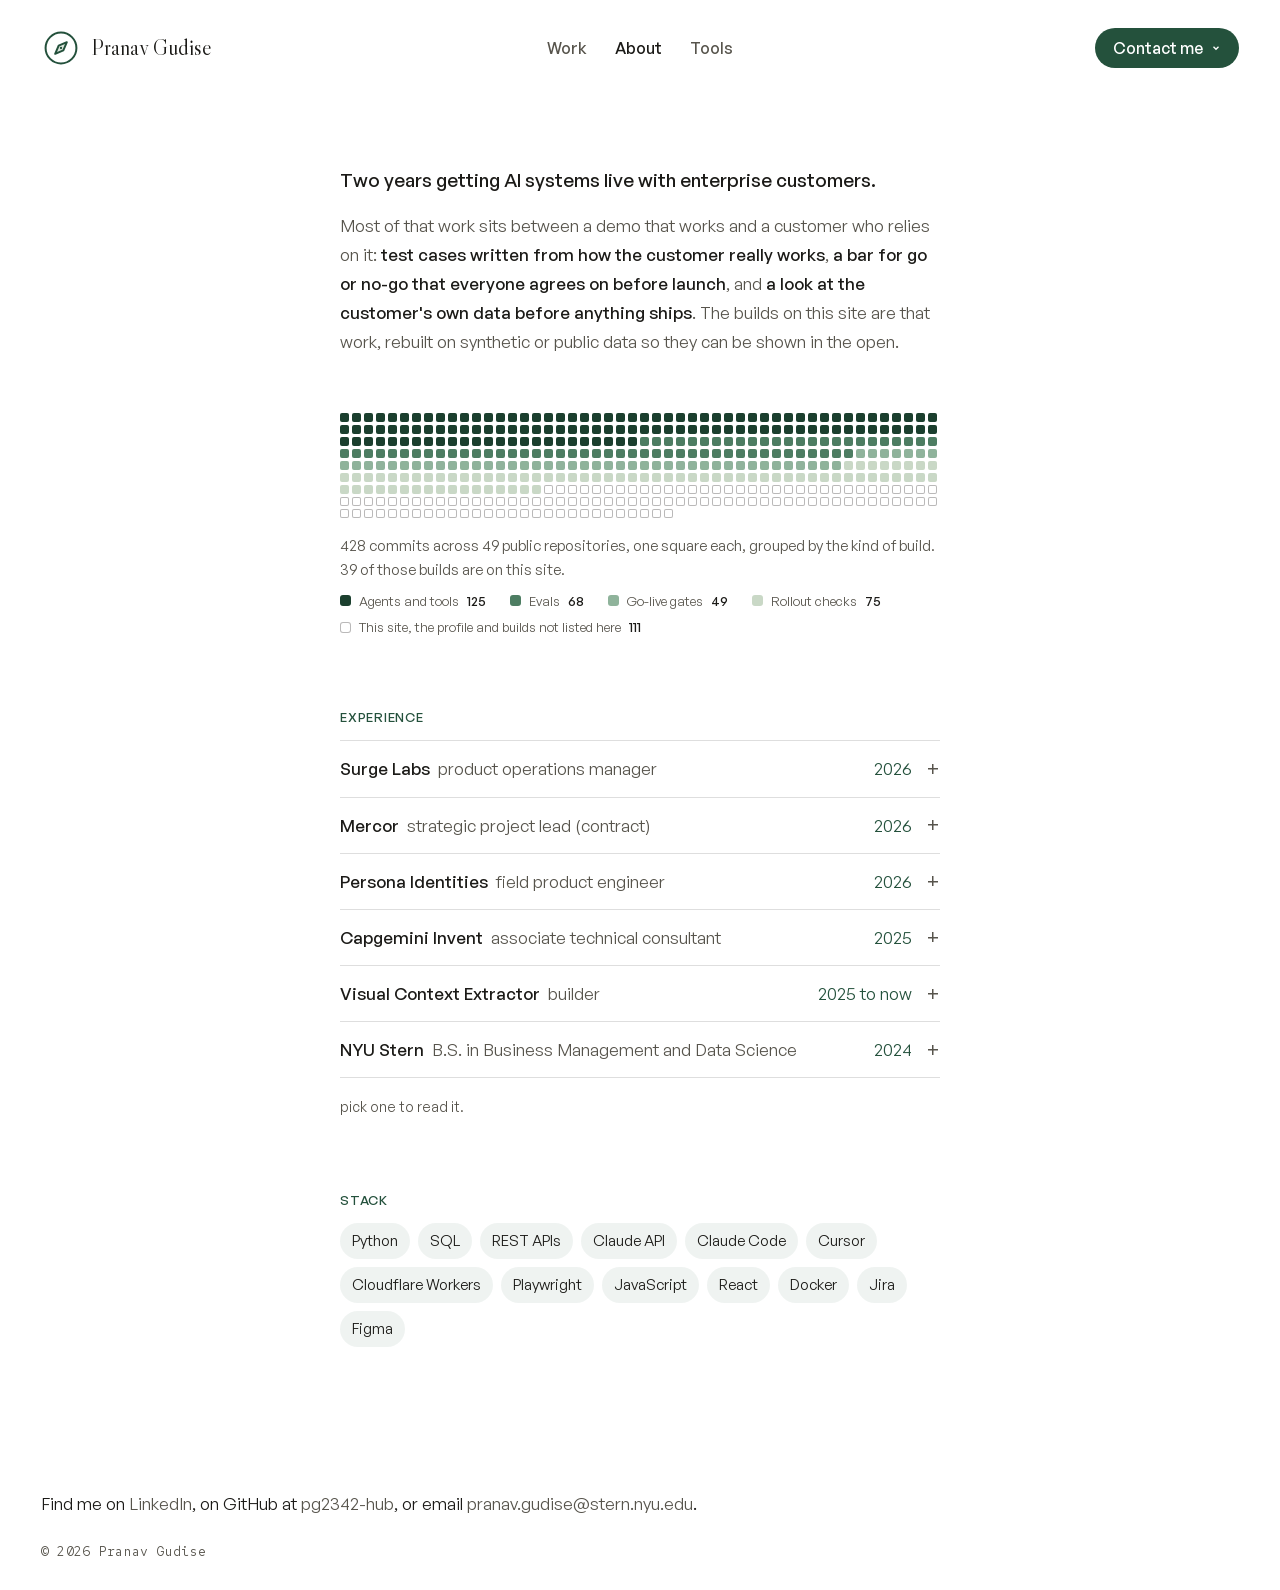
==== commit 937d88cd: "About: one column of plain text with the commit wall, experience entries that open to a short summar" ====
--- a/about/index.html
+++ b/about/index.html
@@ -35,37 +35,33 @@
   </div>
 </header>
 <main id="main">
-  <section class="ab">
-    <div class="wrap">
-      <h1 class="ab__lead">Two years getting AI systems <em>live</em> with enterprise customers.</h1>
-      <div class="ab__cols">
-        <div class="ab__text">
-          <p>Most of that work sits between a demo that works and a customer who relies on it. <b>Test cases written from how the customer really works</b>, graded by plain rules and a judge, and run more than once so a lucky pass does not count.</p>
-          <p><b>A bar for go, partial or no-go that everyone agrees on before launch</b>, so the rollout call is a quick check. And before anything ships, a look at the customer's own data and setup, unit by unit, with each fix sent to the team that owns it.</p>
-          <p>The builds on this site are that work, rebuilt on synthetic or public data so they can be shown in the open. Most have a demo page that needs no install.</p>
-        </div>
-        <dl class="facts">
-          <dt>Builds on this site</dt><dd><span data-count="total">39</span>, most with a live demo</dd>
-          <dt>Public repositories</dt><dd>51</dd>
-          <dt>Open source</dt><dd><a href="../tools/">golive-gate</a>, a Python package and GitHub Action for go-live gates</dd>
-          <dt>Education</dt><dd>B.S. in Business Management and Data Science, NYU Stern, 2024</dd>
-        </dl>
-      </div>
-      <div class="commits" aria-labelledby="cm-h">
-        <h2 class="label" id="cm-h">Every commit</h2>
-        <p class="commits__intro">428 commits across 49 public repositories, one square each, grouped by the kind of build they went into.</p>
+  <section class="ab2">
+    <div class="ab2__col">
+      <h1 class="ab2__h">Two years getting AI systems live with enterprise customers.</h1>
+      <p class="ab2__p">Most of that work sits between a demo that works and a customer who relies on it: <b>test cases written from how the customer really works</b>, <b>a bar for go or no-go that everyone agrees on before launch</b>, and <b>a look at the customer's own data before anything ships</b>. <span>The builds on this site are that work, rebuilt on synthetic or public data so they can be shown in the open.</span></p>
+
+      <div class="ab2__wall">
         <div class="wall" role="img" aria-label="428 commits: Agents and tools 125, Evals 68, Go-live gates 49, Rollout checks 75, This site, the profile and builds not listed here 111."><i data-k="agents" title="Visual Context Extractor"></i><i data-k="agents" title="Visual Context Extractor"></i><i data-k="agents" title="Visual Context Extractor"></i><i data-k="agents" title="Visual Context Extractor"></i><i data-k="agents" title="Visual Context Extractor"></i><i data-k="agents" title="Visual Context Extractor"></i><i data-k="agents" title="Visual Context Extractor"></i><i data-k="agents" title="Visual Context Extractor"></i><i data-k="agents" title="Visual Context Extractor"></i><i data-k="agents" title="Visual Context Extractor"></i><i data-k="agents" title="Visual Context Extractor"></i><i data-k="agents" title="Visual Context Extractor"></i><i data-k="agents" title="Visual Context Extractor"></i><i data-k="agents" title="Visual Context Extractor"></i><i data-k="agents" title="Visual Context Extractor"></i><i data-k="agents" title="Visual Context Extractor"></i><i data-k="agents" title="Visual Context Extractor"></i><i data-k="agents" title="Visual Context Extractor"></i><i data-k="agents" title="Visual Context Extractor"></i><i data-k="agents" title="Visual Context Extractor"></i><i data-k="agents" title="Visual Context Extractor"></i><i data-k="agents" title="Visual Context Extractor"></i><i data-k="agents" title="Visual Context Extractor"></i><i data-k="agents" title="Visual Context Extractor"></i><i data-k="agents" title="Visual Context Extractor"></i><i data-k="agents" title="Visual Context Extractor"></i><i data-k="agents" title="Visual Context Extractor"></i><i data-k="agents" title="Visual Context Extractor"></i><i data-k="agents" title="Visual Context Extractor"></i><i data-k="agents" title="Visual Context Extractor"></i><i data-k="agents" title="Visual Context Extractor"></i><i data-k="agents" title="Freight appointment agent"></i><i data-k="agents" title="Freight appointment agent"></i><i data-k="agents" title="Freight appointment agent"></i><i data-k="agents" title="Freight appointment agent"></i><i data-k="agents" title="Freight appointment agent"></i><i data-k="agents" title="Freight appointment agent"></i><i data-k="agents" title="Freight appointment agent"></i><i data-k="agents" title="Freight appointment agent"></i><i data-k="agents" title="Freight appointment agent"></i><i data-k="agents" title="Freight appointment agent"></i><i data-k="agents" title="Freight appointment agent"></i><i data-k="agents" title="Freight appointment agent"></i><i data-k="agents" title="Freight appointment agent"></i><i data-k="agents" title="Freight appointment agent"></i><i data-k="agents" title="Freight appointment agent"></i><i data-k="agents" title="Freight appointment agent"></i><i data-k="agents" title="Freight appointment agent"></i><i data-k="agents" title="Freight appointment agent"></i><i data-k="agents" title="Freight appointment agent"></i><i data-k="agents" title="Clinic voice agent"></i><i data-k="agents" title="Clinic voice agent"></i><i data-k="agents" title="Clinic voice agent"></i><i data-k="agents" title="Clinic voice agent"></i><i data-k="agents" title="Clinic voice agent"></i><i data-k="agents" title="Clinic voice agent"></i><i data-k="agents" title="Clinic voice agent"></i><i data-k="agents" title="Clinic voice agent"></i><i data-k="agents" title="Clinic voice agent"></i><i data-k="agents" title="Clinic voice agent"></i><i data-k="agents" title="Clinic voice agent"></i><i data-k="agents" title="Clinic voice agent"></i><i data-k="agents" title="Clinic voice agent"></i><i data-k="agents" title="Clinic voice agent"></i><i data-k="agents" title="Clinic voice agent"></i><i data-k="agents" title="Clinic voice agent"></i><i data-k="agents" title="Watchlist hit reviewer"></i><i data-k="agents" title="Watchlist hit reviewer"></i><i data-k="agents" title="Watchlist hit reviewer"></i><i data-k="agents" title="Watchlist hit reviewer"></i><i data-k="agents" title="Watchlist hit reviewer"></i><i data-k="agents" title="Watchlist hit reviewer"></i><i data-k="agents" title="Watchlist hit reviewer"></i><i data-k="agents" title="Watchlist hit reviewer"></i><i data-k="agents" title="Watchlist hit reviewer"></i><i data-k="agents" title="Watchlist hit reviewer"></i><i data-k="agents" title="Watchlist hit reviewer"></i><i data-k="agents" title="Watchlist hit reviewer"></i><i data-k="agents" title="Watchlist hit reviewer"></i><i data-k="agents" title="Order intake agent"></i><i data-k="agents" title="Order intake agent"></i><i data-k="agents" title="Order intake agent"></i><i data-k="agents" title="Order intake agent"></i><i data-k="agents" title="Order intake agent"></i><i data-k="agents" title="Order intake agent"></i><i data-k="agents" title="Order intake agent"></i><i data-k="agents" title="Order intake agent"></i><i data-k="agents" title="Order intake agent"></i><i data-k="agents" title="Order intake agent"></i><i data-k="agents" title="Order intake agent"></i><i data-k="agents" title="Order intake agent"></i><i data-k="agents" title="Page change agent"></i><i data-k="agents" title="Page change agent"></i><i data-k="agents" title="Page change agent"></i><i data-k="agents" title="Page change agent"></i><i data-k="agents" title="Page change agent"></i><i data-k="agents" title="Page change agent"></i><i data-k="agents" title="Page change agent"></i><i data-k="agents" title="Page change agent"></i><i data-k="agents" title="Page change agent"></i><i data-k="agents" title="Page change agent"></i><i data-k="agents" title="Page change agent"></i><i data-k="agents" title="Lease issues list"></i><i data-k="agents" title="Lease issues list"></i><i data-k="agents" title="Lease issues list"></i><i data-k="agents" title="Lease issues list"></i><i data-k="agents" title="Lease issues list"></i><i data-k="agents" title="Lease issues list"></i><i data-k="agents" title="Lease issues list"></i><i data-k="agents" title="Lease issues list"></i><i data-k="agents" title="Lease issues list"></i><i data-k="agents" title="Lease issues list"></i><i data-k="agents" title="Lease issues list"></i><i data-k="agents" title="Prompt to quote"></i><i data-k="agents" title="Prompt to quote"></i><i data-k="agents" title="Prompt to quote"></i><i data-k="agents" title="Prompt to quote"></i><i data-k="agents" title="Prompt to quote"></i><i data-k="agents" title="Prompt to quote"></i><i data-k="agents" title="Text reorder agent"></i><i data-k="agents" title="Text reorder agent"></i><i data-k="agents" title="Text reorder agent"></i><i data-k="agents" title="Text reorder agent"></i><i data-k="agents" title="Text reorder agent"></i><i data-k="agents" title="Intake to PO agent"></i><i data-k="evals" title="Complaint signal detector"></i><i data-k="evals" title="Complaint signal detector"></i><i data-k="evals" title="Complaint signal detector"></i><i data-k="evals" title="Complaint signal detector"></i><i data-k="evals" title="Complaint signal detector"></i><i data-k="evals" title="Complaint signal detector"></i><i data-k="evals" title="Complaint signal detector"></i><i data-k="evals" title="Complaint signal detector"></i><i data-k="evals" title="Complaint signal detector"></i><i data-k="evals" title="Complaint signal detector"></i><i data-k="evals" title="Complaint signal detector"></i><i data-k="evals" title="Complaint signal detector"></i><i data-k="evals" title="Complaint signal detector"></i><i data-k="evals" title="Complaint signal detector"></i><i data-k="evals" title="Complaint signal detector"></i><i data-k="evals" title="Notice simulator"></i><i data-k="evals" title="Notice simulator"></i><i data-k="evals" title="Notice simulator"></i><i data-k="evals" title="Notice simulator"></i><i data-k="evals" title="Notice simulator"></i><i data-k="evals" title="Notice simulator"></i><i data-k="evals" title="Notice simulator"></i><i data-k="evals" title="Notice simulator"></i><i data-k="evals" title="Notice simulator"></i><i data-k="evals" title="Attack path readout"></i><i data-k="evals" title="Attack path readout"></i><i data-k="evals" title="Attack path readout"></i><i data-k="evals" title="Attack path readout"></i><i data-k="evals" title="Attack path readout"></i><i data-k="evals" title="Attack path readout"></i><i data-k="evals" title="Attack path readout"></i><i data-k="evals" title="Attack path readout"></i><i data-k="evals" title="Voice agent bake-off"></i><i data-k="evals" title="Voice agent bake-off"></i><i data-k="evals" title="Voice agent bake-off"></i><i data-k="evals" title="Voice agent bake-off"></i><i data-k="evals" title="Voice agent bake-off"></i><i data-k="evals" title="Voice agent bake-off"></i><i data-k="evals" title="Contract memory harness"></i><i data-k="evals" title="Contract memory harness"></i><i data-k="evals" title="Contract memory harness"></i><i data-k="evals" title="Contract memory harness"></i><i data-k="evals" title="Contract memory harness"></i><i data-k="evals" title="Contract memory harness"></i><i data-k="evals" title="Agent cold-start study"></i><i data-k="evals" title="Agent cold-start study"></i><i data-k="evals" title="Agent cold-start study"></i><i data-k="evals" title="Agent cold-start study"></i><i data-k="evals" title="Agent cold-start study"></i><i data-k="evals" title="Ticket routing eval"></i><i data-k="evals" title="Ticket routing eval"></i><i data-k="evals" title="Ticket routing eval"></i><i data-k="evals" title="Ticket routing eval"></i><i data-k="evals" title="Ticket routing eval"></i><i data-k="evals" title="Appointment agent eval"></i><i data-k="evals" title="Appointment agent eval"></i><i data-k="evals" title="Appointment agent eval"></i><i data-k="evals" title="Appointment agent eval"></i><i data-k="evals" title="Appointment agent eval"></i><i data-k="evals" title="Booking eval harness"></i><i data-k="evals" title="Booking eval harness"></i><i data-k="evals" title="Booking eval harness"></i><i data-k="evals" title="Booking eval harness"></i><i data-k="evals" title="Booking eval harness"></i><i data-k="evals" title="Home sale file pre-review"></i><i data-k="evals" title="Home sale file pre-review"></i><i data-k="evals" title="Sales coach moment test"></i><i data-k="evals" title="Sales coach moment test"></i><i data-k="go-live-gates" title="golive-gate"></i><i data-k="go-live-gates" title="golive-gate"></i><i data-k="go-live-gates" title="golive-gate"></i><i data-k="go-live-gates" title="golive-gate"></i><i data-k="go-live-gates" title="golive-gate"></i><i data-k="go-live-gates" title="golive-gate"></i><i data-k="go-live-gates" title="golive-gate"></i><i data-k="go-live-gates" title="golive-gate"></i><i data-k="go-live-gates" title="golive-gate"></i><i data-k="go-live-gates" title="golive-gate"></i><i data-k="go-live-gates" title="golive-gate"></i><i data-k="go-live-gates" title="golive-gate"></i><i data-k="go-live-gates" title="golive-gate"></i><i data-k="go-live-gates" title="golive-gate"></i><i data-k="go-live-gates" title="golive-gate"></i><i data-k="go-live-gates" title="golive-gate"></i><i data-k="go-live-gates" title="Sourced memo gate"></i><i data-k="go-live-gates" title="Sourced memo gate"></i><i data-k="go-live-gates" title="Sourced memo gate"></i><i data-k="go-live-gates" title="Sourced memo gate"></i><i data-k="go-live-gates" title="Sourced memo gate"></i><i data-k="go-live-gates" title="Sourced memo gate"></i><i data-k="go-live-gates" title="Sourced memo gate"></i><i data-k="go-live-gates" title="Sourced memo gate"></i><i data-k="go-live-gates" title="Sourced memo gate"></i><i data-k="go-live-gates" title="Sourced memo gate"></i><i data-k="go-live-gates" title="Sourced memo gate"></i><i data-k="go-live-gates" title="Sourced memo gate"></i><i data-k="go-live-gates" title="Sourced memo gate"></i><i data-k="go-live-gates" title="Sourced memo gate"></i><i data-k="go-live-gates" title="Sourced memo gate"></i><i data-k="go-live-gates" title="Outbound auto-send gate"></i><i data-k="go-live-gates" title="Outbound auto-send gate"></i><i data-k="go-live-gates" title="Outbound auto-send gate"></i><i data-k="go-live-gates" title="Outbound auto-send gate"></i><i data-k="go-live-gates" title="Outbound auto-send gate"></i><i data-k="go-live-gates" title="Outbound auto-send gate"></i><i data-k="go-live-gates" title="Outbound auto-send gate"></i><i data-k="go-live-gates" title="Outbound auto-send gate"></i><i data-k="go-live-gates" title="Outbound auto-send gate"></i><i data-k="go-live-gates" title="Outbound auto-send gate"></i><i data-k="go-live-gates" title="Front desk call gate"></i><i data-k="go-live-gates" title="Front desk call gate"></i><i data-k="go-live-gates" title="Front desk call gate"></i><i data-k="go-live-gates" title="Front desk call gate"></i><i data-k="go-live-gates" title="Front desk call gate"></i><i data-k="go-live-gates" title="Front desk call gate"></i><i data-k="go-live-gates" title="Front desk call gate"></i><i data-k="go-live-gates" title="Front desk call gate"></i><i data-k="rollout-readiness" title="Robot cabling gate"></i><i data-k="rollout-readiness" title="Robot cabling gate"></i><i data-k="rollout-readiness" title="Robot cabling gate"></i><i data-k="rollout-readiness" title="Robot cabling gate"></i><i data-k="rollout-readiness" title="Robot cabling gate"></i><i data-k="rollout-readiness" title="Robot cabling gate"></i><i data-k="rollout-readiness" title="Robot cabling gate"></i><i data-k="rollout-readiness" title="Robot cabling gate"></i><i data-k="rollout-readiness" title="Robot cabling gate"></i><i data-k="rollout-readiness" title="Robot cabling gate"></i><i data-k="rollout-readiness" title="Migration cutover gate"></i><i data-k="rollout-readiness" title="Migration cutover gate"></i><i data-k="rollout-readiness" title="Migration cutover gate"></i><i data-k="rollout-readiness" title="Migration cutover gate"></i><i data-k="rollout-readiness" title="Migration cutover gate"></i><i data-k="rollout-readiness" title="Migration cutover gate"></i><i data-k="rollout-readiness" title="Migration cutover gate"></i><i data-k="rollout-readiness" title="Migration cutover gate"></i><i data-k="rollout-readiness" title="Migration cutover gate"></i><i data-k="rollout-readiness" title="Partner deliverable QA"></i><i data-k="rollout-readiness" title="Partner deliverable QA"></i><i data-k="rollout-readiness" title="Partner deliverable QA"></i><i data-k="rollout-readiness" title="Partner deliverable QA"></i><i data-k="rollout-readiness" title="Partner deliverable QA"></i><i data-k="rollout-readiness" title="Partner deliverable QA"></i><i data-k="rollout-readiness" title="Carrier sourcing scorecard"></i><i data-k="rollout-readiness" title="Carrier sourcing scorecard"></i><i data-k="rollout-readiness" title="Carrier sourcing scorecard"></i><i data-k="rollout-readiness" title="Carrier sourcing scorecard"></i><i data-k="rollout-readiness" title="Carrier sourcing scorecard"></i><i data-k="rollout-readiness" title="Carrier sourcing scorecard"></i><i data-k="rollout-readiness" title="Go-live readiness check"></i><i data-k="rollout-readiness" title="Go-live readiness check"></i><i data-k="rollout-readiness" title="Go-live readiness check"></i><i data-k="rollout-readiness" title="Go-live readiness check"></i><i data-k="rollout-readiness" title="Go-live readiness check"></i><i data-k="rollout-readiness" title="Go-live readiness check"></i><i data-k="rollout-readiness" title="Contract obligation tracker"></i><i data-k="rollout-readiness" title="Contract obligation tracker"></i><i data-k="rollout-readiness" title="Contract obligation tracker"></i><i data-k="rollout-readiness" title="Contract obligation tracker"></i><i data-k="rollout-readiness" title="Contract obligation tracker"></i><i data-k="rollout-readiness" title="Interview stall monitor"></i><i data-k="rollout-readiness" title="Interview stall monitor"></i><i data-k="rollout-readiness" title="Interview stall monitor"></i><i data-k="rollout-readiness" title="Interview stall monitor"></i><i data-k="rollout-readiness" title="Interview stall monitor"></i><i data-k="rollout-readiness" title="Capital account tie-out"></i><i data-k="rollout-readiness" title="Capital account tie-out"></i><i data-k="rollout-readiness" title="Capital account tie-out"></i><i data-k="rollout-readiness" title="Capital account tie-out"></i><i data-k="rollout-readiness" title="Capital account tie-out"></i><i data-k="rollout-readiness" title="Margin bridge tie-out"></i><i data-k="rollout-readiness" title="Margin bridge tie-out"></i><i data-k="rollout-readiness" title="Margin bridge tie-out"></i><i data-k="rollout-readiness" title="Margin bridge tie-out"></i><i data-k="rollout-readiness" title="Margin bridge tie-out"></i><i data-k="rollout-readiness" title="API integration checker"></i><i data-k="rollout-readiness" title="API integration checker"></i><i data-k="rollout-readiness" title="API integration checker"></i><i data-k="rollout-readiness" title="API integration checker"></i><i data-k="rollout-readiness" title="Sales tax return checks"></i><i data-k="rollout-readiness" title="Sales tax return checks"></i><i data-k="rollout-readiness" title="Sales tax return checks"></i><i data-k="rollout-readiness" title="Sales tax return checks"></i><i data-k="rollout-readiness" title="AP auto-forward gate"></i><i data-k="rollout-readiness" title="AP auto-forward gate"></i><i data-k="rollout-readiness" title="AP auto-forward gate"></i><i data-k="rollout-readiness" title="AP auto-forward gate"></i><i data-k="rollout-readiness" title="Carrier onboarding checks"></i><i data-k="rollout-readiness" title="Carrier onboarding checks"></i><i data-k="rollout-readiness" title="Carrier onboarding checks"></i><i data-k="rollout-readiness" title="Scenario coverage map"></i><i data-k="rollout-readiness" title="Scenario coverage map"></i><i data-k="rollout-readiness" title="Scenario coverage map"></i><i data-k="other" title="pg2342-hub.github.io"></i><i data-k="other" title="pg2342-hub.github.io"></i><i data-k="other" title="pg2342-hub.github.io"></i><i data-k="other" title="pg2342-hub.github.io"></i><i data-k="other" title="pg2342-hub.github.io"></i><i data-k="other" title="pg2342-hub.github.io"></i><i data-k="other" title="pg2342-hub.github.io"></i><i data-k="other" title="pg2342-hub.github.io"></i><i data-k="other" title="pg2342-hub.github.io"></i><i data-k="other" title="pg2342-hub.github.io"></i><i data-k="other" title="pg2342-hub.github.io"></i><i data-k="other" title="pg2342-hub.github.io"></i><i data-k="other" title="pg2342-hub.github.io"></i><i data-k="other" title="pg2342-hub.github.io"></i><i data-k="other" title="pg2342-hub.github.io"></i><i data-k="other" title="pg2342-hub.github.io"></i><i data-k="other" title="pg2342-hub.github.io"></i><i data-k="other" title="pg2342-hub.github.io"></i><i data-k="other" title="pg2342-hub.github.io"></i><i data-k="other" title="pg2342-hub.github.io"></i><i data-k="other" title="pg2342-hub.github.io"></i><i data-k="other" title="pg2342-hub.github.io"></i><i data-k="other" title="pg2342-hub.github.io"></i><i data-k="other" title="pg2342-hub.github.io"></i><i data-k="other" title="pg2342-hub.github.io"></i><i data-k="other" title="pg2342-hub.github.io"></i><i data-k="other" title="pg2342-hub.github.io"></i><i data-k="other" title="pg2342-hub.github.io"></i><i data-k="other" title="pg2342-hub.github.io"></i><i data-k="other" title="pg2342-hub.github.io"></i><i data-k="other" title="pg2342-hub.github.io"></i><i data-k="other" title="pg2342-hub.github.io"></i><i data-k="other" title="pg2342-hub.github.io"></i><i data-k="other" title="pg2342-hub.github.io"></i><i data-k="other" title="pg2342-hub.github.io"></i><i data-k="other" title="pg2342-hub.github.io"></i><i data-k="other" title="pg2342-hub"></i><i data-k="other" title="pg2342-hub"></i><i data-k="other" title="pg2342-hub"></i><i data-k="other" title="pg2342-hub"></i><i data-k="other" title="pg2342-hub"></i><i data-k="other" title="pg2342-hub"></i><i data-k="other" title="pg2342-hub"></i><i data-k="other" title="pg2342-hub"></i><i data-k="other" title="pg2342-hub"></i><i data-k="other" title="pg2342-hub"></i><i data-k="other" title="pg2342-hub"></i><i data-k="other" title="pg2342-hub"></i><i data-k="other" title="pg2342-hub"></i><i data-k="other" title="pg2342-hub"></i><i data-k="other" title="pg2342-hub"></i><i data-k="other" title="pg2342-hub"></i><i data-k="other" title="pg2342-hub"></i><i data-k="other" title="pg2342-hub"></i><i data-k="other" title="pg2342-hub"></i><i data-k="other" title="pg2342-hub"></i><i data-k="other" title="pg2342-hub"></i><i data-k="other" title="pg2342-hub"></i><i data-k="other" title="pg2342-hub"></i><i data-k="other" title="pg2342-hub"></i><i data-k="other" title="pg2342-hub"></i><i data-k="other" title="pg2342-hub"></i><i data-k="other" title="pg2342-hub"></i><i data-k="other" title="pg2342-hub"></i><i data-k="other" title="pg2342-hub"></i><i data-k="other" title="pg2342-hub"></i><i data-k="other" title="pg2342-hub"></i><i data-k="other" title="pg2342-hub"></i><i data-k="other" title="pg2342-hub"></i><i data-k="other" title="pg2342-hub"></i><i data-k="other" title="prebill-chart-check"></i><i data-k="other" title="prebill-chart-check"></i><i data-k="other" title="prebill-chart-check"></i><i data-k="other" title="prebill-chart-check"></i><i data-k="other" title="prebill-chart-check"></i><i data-k="other" title="prebill-chart-check"></i><i data-k="other" title="prebill-chart-check"></i><i data-k="other" title="prebill-chart-check"></i><i data-k="other" title="prebill-chart-check"></i><i data-k="other" title="prebill-chart-check"></i><i data-k="other" title="prebill-chart-check"></i><i data-k="other" title="evidence-tracer"></i><i data-k="other" title="evidence-tracer"></i><i data-k="other" title="evidence-tracer"></i><i data-k="other" title="evidence-tracer"></i><i data-k="other" title="evidence-tracer"></i><i data-k="other" title="evidence-tracer"></i><i data-k="other" title="evidence-tracer"></i><i data-k="other" title="evidence-tracer"></i><i data-k="other" title="evidence-tracer"></i><i data-k="other" title="routing-account-review"></i><i data-k="other" title="routing-account-review"></i><i data-k="other" title="routing-account-review"></i><i data-k="other" title="routing-account-review"></i><i data-k="other" title="routing-account-review"></i><i data-k="other" title="routing-account-review"></i><i data-k="other" title="routing-account-review"></i><i data-k="other" title="practice-golive-kit"></i><i data-k="other" title="practice-golive-kit"></i><i data-k="other" title="practice-golive-kit"></i><i data-k="other" title="practice-golive-kit"></i><i data-k="other" title="restaurant-onboarding-monitor"></i><i data-k="other" title="restaurant-onboarding-monitor"></i><i data-k="other" title="restaurant-onboarding-monitor"></i><i data-k="other" title="vapi-to-phonic"></i><i data-k="other" title="vapi-to-phonic"></i><i data-k="other" title="vapi-to-phonic"></i><i data-k="other" title="service-desk-gap-finder"></i><i data-k="other" title="service-desk-gap-finder"></i><i data-k="other" title="variance-commentary-gate"></i><i data-k="other" title="variance-commentary-gate"></i></div>
+        <p class="ab2__cap">428 commits across 49 public repositories, one square each, grouped by the kind of build. <span data-count="total">39</span> of those builds are on this site.</p>
         <p class="wall__key mono"><span><i data-k="agents"></i>Agents and tools <b>125</b></span><span><i data-k="evals"></i>Evals <b>68</b></span><span><i data-k="go-live-gates"></i>Go-live gates <b>49</b></span><span><i data-k="rollout-readiness"></i>Rollout checks <b>75</b></span><span><i data-k="other"></i>This site, the profile and builds not listed here <b>111</b></span></p>
       </div>
-      <div class="ab__path">
-        <h2 class="label">The path so far</h2>
-        <ul class="roles">
-        <li><span>Product Operations Manager</span><span>Surge Labs</span><span>Apr to Sep 2026</span></li>
-        <li><span>Strategic Project Lead (contract)</span><span>Mercor</span><span>Mar to Apr 2026</span></li>
-        <li><span>Field Product Engineer</span><span>Persona Identities</span><span>Jan to Mar 2026</span></li>
-        <li><span>Associate Technical Consultant</span><span>Capgemini Invent</span><span>Feb to Dec 2025</span></li>
-        <li><span>B.S. in Business Management and Data Science</span><span>NYU Stern</span><span>Sep 2021 to Dec 2024</span></li>
-      </ul>
+
+      <div class="ab2__sec">
+        <h2 class="ab2__lbl">experience</h2>
+        <ul class="xp">
+          <li class="xp__i"><button class="xp__b" type="button" aria-expanded="false" aria-controls="xp-0"><b>Surge Labs</b> <span class="xp__r">product operations manager</span><span class="xp__y">2026</span></button><div class="xp__d" id="xp-0" role="region" aria-label="Surge Labs"><p><b>Designed the rubrics and rating frameworks that decide what good model output looks like</b>: a <em>three-tier</em> annotator qualification and <em>five-part</em> QA rubric for a finance agent project, and <em>five</em> rating axes with a <em>seven-point</em> side-by-side scale for a productivity assistant evaluation. Turned the setup into playbooks reused across programs.</p></div></li>
+          <li class="xp__i"><button class="xp__b" type="button" aria-expanded="false" aria-controls="xp-1"><b>Mercor</b> <span class="xp__r">strategic project lead (contract)</span><span class="xp__y">2026</span></button><div class="xp__d" id="xp-1" role="region" aria-label="Mercor"><p><b>Ran an evaluation workstream for a coding-agent client from kickoff to launch</b> as the main point of contact, writing the spec and the final report. Analyzed <em>more than 1,200</em> attempt comparisons across repeated runs and models to find where the agents failed most, and built the QC pipelines and dashboards that tracked it.</p></div></li>
+          <li class="xp__i"><button class="xp__b" type="button" aria-expanded="false" aria-controls="xp-2"><b>Persona Identities</b> <span class="xp__r">field product engineer</span><span class="xp__y">2026</span></button><div class="xp__d" id="xp-2" role="region" aria-label="Persona Identities"><p>Mapped a financial services client's KYC and AML workflows end to end, <b>found an undocumented escalation step, and fixed it</b> with Python and workflow configuration so the go-live stayed on schedule. Built and debugged API integrations for enterprise clients, and turned recurring implementation failures into product requirements.</p></div></li>
+          <li class="xp__i"><button class="xp__b" type="button" aria-expanded="false" aria-controls="xp-3"><b>Capgemini Invent</b> <span class="xp__r">associate technical consultant</span><span class="xp__y">2025</span></button><div class="xp__d" id="xp-3" role="region" aria-label="Capgemini Invent"><p><b>Rolled out an AI orchestration layer for pharma and financial services clients</b>, connecting Copilot, Agentforce, AWS, Azure and internal tools through REST APIs. Launched read-only first, with the pilot live in <em>10 weeks</em> against a <em>12-week</em> plan.</p></div></li>
+          <li class="xp__i"><button class="xp__b" type="button" aria-expanded="false" aria-controls="xp-4"><b>Visual Context Extractor</b> <span class="xp__r">builder</span><span class="xp__y">2025 to now</span></button><div class="xp__d" id="xp-4" role="region" aria-label="Visual Context Extractor"><p>A tool that turns client screenshots, architecture diagrams and code into structured, source-cited findings, built on the Claude API. <b>Grew to <em>more than 50</em> active users and cut manual post-processing by <em>about 60%</em></b>, by reading production failures and fixing prompts and the output schema.</p></div></li>
+          <li class="xp__i"><button class="xp__b" type="button" aria-expanded="false" aria-controls="xp-5"><b>NYU Stern</b> <span class="xp__r">B.S. in Business Management and Data Science</span><span class="xp__y">2024</span></button><div class="xp__d" id="xp-5" role="region" aria-label="NYU Stern"><p>Minor in Computer Science and Mathematics.</p></div></li>
+        </ul>
+        <p class="ab2__hint">pick one to read it.</p>
+      </div>
+
+      <div class="ab2__sec">
+        <h2 class="ab2__lbl">stack</h2>
+        <ul class="chips"><li>Python</li><li>SQL</li><li>REST APIs</li><li>Claude API</li><li>Claude Code</li><li>Cursor</li><li>Cloudflare Workers</li><li>Playwright</li><li>JavaScript</li><li>React</li><li>Docker</li><li>Jira</li><li>Figma</li></ul>
       </div>
     </div>
   </section>
@@ -78,5 +74,13 @@
 </main>
 <script src="../work/index.js"></script>
 <script src="../site.js" defer></script>
+<script>
+// experience: one entry open at a time, like a short accordion
+document.querySelectorAll(".xp__b").forEach((b) => b.addEventListener("click", () => {
+  const open = b.getAttribute("aria-expanded") !== "true";
+  document.querySelectorAll(".xp__b").forEach((x) => x.setAttribute("aria-expanded", "false"));
+  b.setAttribute("aria-expanded", String(open));
+}));
+</script>
 </body>
 </html>
--- a/site2.css
+++ b/site2.css
@@ -449,3 +449,52 @@
 .card__row b { font-size: 18px; }
 @media (max-width: 1000px) { .idx--home .card { display: none; } }
 @media (max-width: 1000px) { .card { display: none; } }
+
+/* about: one narrow column of plain text, like a letter */
+.ab2 { padding: 96px 0 120px; }
+.ab2__col { width: min(600px, calc(100% - 2 * var(--gutter))); margin: 0 auto; }
+.ab2__h { font: 500 17px/1.7 var(--sans); letter-spacing: 0; margin: 0; }
+.ab2__p { margin-top: 16px; font-size: 17px; line-height: 1.7; }
+.ab2__p span { color: var(--ink-2); }
+.ab2__wall { margin-top: 56px; }
+.ab2__wall .wall { gap: 3px; margin-top: 0; }
+.ab2__wall .wall i { width: 9px; height: 9px; border-radius: 2px; }
+.ab2__cap { margin-top: 16px; color: var(--ink-2); font-size: 15px; line-height: 1.6; }
+.ab2__wall .wall__key { margin-top: 10px; font-size: 12px; }
+.ab2__sec { margin-top: 72px; }
+.ab2__lbl { font: 400 17px/1.4 var(--sans); color: var(--ink-2); margin: 0 0 18px; }
+.xp { list-style: none; margin: 0; padding: 0; display: grid; gap: 4px; }
+.xp__b { display: block; width: 100%; padding: 4px 0; border: 0; background: none; text-align: left; color: var(--ink-2); font: 400 17px/1.6 var(--sans); cursor: pointer; transition: color .2s; }
+.xp__b b { color: var(--ink); font-weight: 400; }
+.xp__b:hover, .xp__b[aria-expanded="true"] { color: var(--ink); }
+.xp__d { display: grid; grid-template-rows: 0fr; transition: grid-template-rows .4s var(--ease); }
+.xp__d > p { overflow: hidden; margin: 0; color: var(--ink-2); font-size: 16px; line-height: 1.7; }
+.xp__b[aria-expanded="true"] + .xp__d { grid-template-rows: 1fr; }
+.xp__b[aria-expanded="true"] + .xp__d > p { padding: 4px 0 14px; }
+.ab2__hint { margin-top: 18px; color: var(--ink-2); font-size: 15px; }
+.ab2__stack { font-size: 17px; line-height: 1.7; }
+@media (prefers-reduced-motion: reduce) { .xp__d { transition: none; } }
+@media (max-width: 700px) { .ab2 { padding: 48px 0 80px; } .ab2__wall .wall i { width: 7px; height: 7px; } }
+
+/* about, second pass: let the important words carry the page */
+.ab2__p b { color: var(--ink); font-weight: 500; }
+.ab2__p { color: var(--ink-2); }
+.ab2__h { font-size: 19px; }
+.ab2__lbl { font: 500 13px/1.4 var(--sans); letter-spacing: .06em; text-transform: uppercase; color: var(--accent); margin-bottom: 14px; }
+.xp { gap: 0; border-top: 1px solid var(--rule); }
+.xp__i { border-bottom: 1px solid var(--rule); }
+.xp__b { display: flex; align-items: baseline; gap: 8px; padding: 14px 28px 14px 0; position: relative; }
+.xp__b b { font-weight: 500; }
+.xp__r { color: var(--ink-2); }
+.xp__y { margin-left: auto; color: var(--accent); font-variant-numeric: tabular-nums; white-space: nowrap; padding-left: 12px; }
+.xp__b::after { content: ""; position: absolute; right: 2px; top: 50%; width: 10px; height: 10px; margin-top: -5px;
+  background: linear-gradient(var(--ink-2), var(--ink-2)) center / 10px 1.5px no-repeat, linear-gradient(var(--ink-2), var(--ink-2)) center / 1.5px 10px no-repeat; transition: transform .3s var(--ease); }
+.xp__b[aria-expanded="true"]::after { transform: rotate(45deg); }
+.xp__d > p b { color: var(--ink); font-weight: 500; }
+.xp__d > p em { font-style: normal; color: var(--accent); font-weight: 500; }
+.xp__b[aria-expanded="true"] + .xp__d > p { padding: 0 28px 18px 0; }
+.ab2__hint { font-size: 14px; }
+.chips { list-style: none; margin: 0; padding: 0; display: flex; flex-wrap: wrap; gap: 8px; }
+.chips li { padding: 6px 12px; border-radius: 999px; background: rgb(36 81 60 / .07); color: var(--ink); font-size: 15px; }
+.ab2__wall .wall__key { font: 400 13px/1.4 var(--sans); letter-spacing: 0; color: var(--ink-2); }
+@media (max-width: 700px) { .xp__b { flex-wrap: wrap; row-gap: 0; } .xp__y { margin-left: 0; padding-left: 0; flex-basis: 100%; } }
